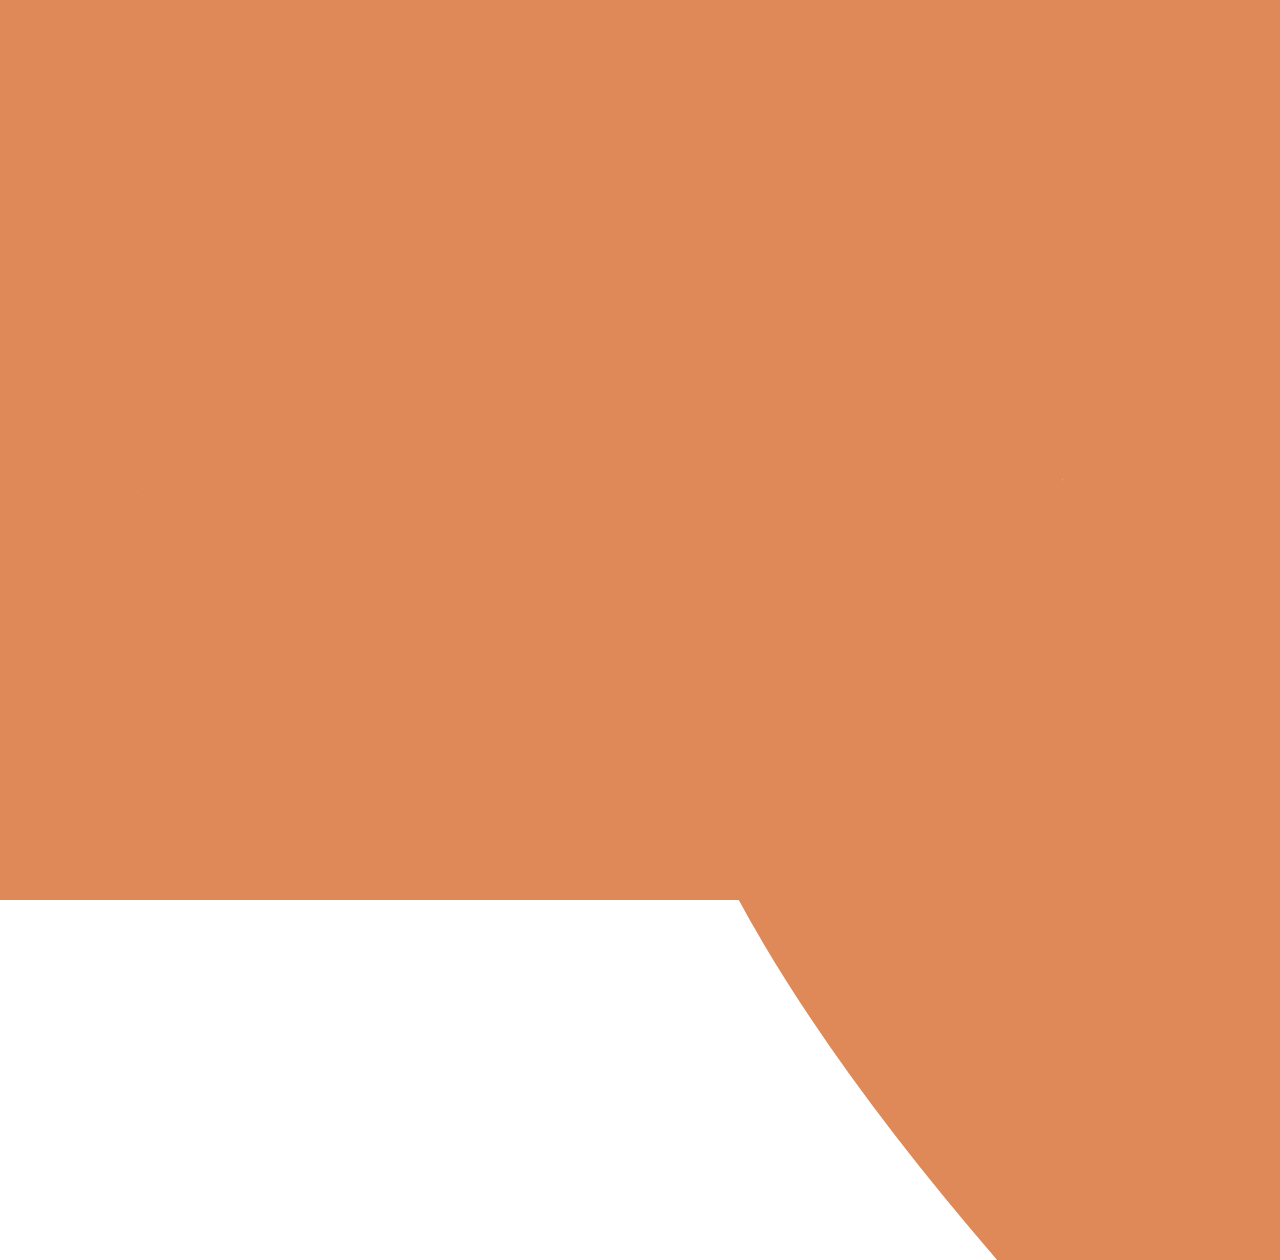
==== index.html @ 5c597315 "add local repository" ====
<!DOCTYPE html>
<html lang="zh-Hant">
  <head>
    <meta charset="UTF-8" />
    <meta name="viewport" content="width=device-width, initial-scale=1.0" />
    <meta name="author" content="Cory Zong" />
    <meta name="robots" content="index,follow" />
    <meta name="description" content="這是Cory Zong的個人網站。" />
    <meta http-equiv="X-UA-Compatible" content="IE=edge" />
    <title>首頁 | Cory 網頁前端工程師</title>
    <link rel="preconnect" href="https://fonts.googleapis.com" />
    <link rel="preconnect" href="https://fonts.gstatic.com" crossorigin />
    <link
      href="https://fonts.googleapis.com/css2?family=Noto+Sans+TC&display=swap"
      rel="stylesheet"
    />
    <link rel="stylesheet" href="./styles/animation.css" />
    <link rel="stylesheet" href="./styles/style.css" />
  </head>
  <body>
    <!--animation-->
    <div class="animation">
      <svg
        width="118"
        height="99"
        viewBox="0 0 118 99"
        fill="none"
        xmlns="http://www.w3.org/2000/svg"
      >
        <path
          d="M41.3068 94.7032L59.2755 33.4016L76.6021 94.6802L77.1167 96.5H79.0078H89.689H91.6553L92.1186 94.5891L113.664 5.72186L114.413 2.63281H111.234H99.4546H97.4583L97.0166 4.57961L83.3163 64.958L66.5858 4.46639L66.0787 2.63281H64.1763H54.2886H52.3987L51.8833 4.45101L34.7847 64.7712L20.897 4.57084L20.4499 2.63281H18.4609H6.74219H3.56577L4.31219 5.72028L25.7966 94.5875L26.2589 96.5H28.2266H38.9077H40.7801L41.3068 94.7032Z"
          stroke="white"
          stroke-width="2"
          id="first"
          class="thePaths"
        />
      </svg>
      <svg
        width="25"
        height="101"
        viewBox="0 0 25 101"
        fill="none"
        xmlns="http://www.w3.org/2000/svg"
      >
        <path
          d="M18.1152 98.5H20.6152V96V29.96V27.46H18.1152H6.82373H4.32373V29.96V96V98.5H6.82373H18.1152ZM5.7009 6.12848L5.68577 6.14523L5.67095 6.16225C4.13724 7.92317 3.4082 10.0698 3.4082 12.4429C3.4082 14.8151 4.13768 16.9593 5.69792 18.6929L5.71306 18.7098L5.72851 18.7263C7.47739 20.6001 9.90052 21.3516 12.561 21.3516C15.2215 21.3516 17.6447 20.6001 19.3936 18.7263C21.0083 16.9962 21.7749 14.8406 21.7749 12.4429C21.7749 10.0447 21.0091 7.88655 19.4212 6.12848C17.6782 4.19879 15.2457 3.41211 12.561 3.41211C9.87634 3.41211 7.44385 4.19879 5.7009 6.12848Z"
          stroke="white"
          stroke-width="2"
          id="second"
          class="thePaths"
        />
      </svg>
      <svg
        width="23"
        height="104"
        viewBox="0 0 23 104"
        fill="none"
        xmlns="http://www.w3.org/2000/svg"
      >
        <path
          d="M17.1152 101.5H19.6152V99V5.25V2.75H17.1152H5.82373H3.32373V5.25V99V101.5H5.82373H17.1152Z"
          stroke="white"
          stroke-width="2"
          id="third"
          class="thePaths"
        />
      </svg>
      <svg
        width="63"
        height="80"
        viewBox="0 0 63 80"
        fill="none"
        xmlns="http://www.w3.org/2000/svg"
      >
        <path
          d="M41.2915 50.4028L41.3114 50.4178L41.3317 50.4323C42.9474 51.5946 43.7705 53.1713 43.7705 55.4829C43.7705 57.4568 42.9543 59.0314 40.9737 60.3633C38.9516 61.71 36.0713 62.5044 32.1104 62.5044C27.8727 62.5044 24.7197 61.5066 22.4227 59.7412C20.2175 57.9771 19.0268 55.6498 18.8597 52.5411L18.7325 50.1753H16.3633H5.07178H2.57178V52.6753C2.57178 57.102 3.87267 61.2273 6.41734 64.9988L6.42705 65.0132L6.43697 65.0275C9.03645 68.7671 12.5958 71.6457 17.0275 73.6843C21.4782 75.7316 26.5245 76.7207 32.1104 76.7207C40.0285 76.7207 46.7225 74.8552 51.982 70.9107L51.9929 70.9024C57.333 66.8513 60.062 61.3754 60.062 54.6895C60.062 50.7438 59.1059 47.2349 57.0602 44.3031C55.0879 41.3777 52.1267 39.0143 48.3651 37.1336C44.6193 35.2607 39.8285 33.6999 34.0599 32.4133C28.4647 31.1563 24.9613 29.9073 23.2063 28.7815C21.8198 27.8921 21.1216 26.6613 21.1216 24.7212C21.1216 22.6197 21.9119 21.006 23.6282 19.6811C25.3642 18.3411 27.9695 17.5166 31.7441 17.5166C35.2359 17.5166 37.9235 18.483 40.0024 20.2696L40.0097 20.2758L40.017 20.282C42.1764 22.1092 43.0991 24.106 43.0991 26.3691V28.8691H45.5991H56.9517H59.4517V26.3691C59.4517 19.5962 56.7751 13.9491 51.5286 9.61336C46.3414 5.29267 39.669 3.23926 31.7441 3.23926C24.1684 3.23926 17.7165 5.24005 12.5876 9.41578L12.5876 9.41576L12.5792 9.42268C7.50286 13.5925 4.83008 18.8542 4.83008 25.0874C4.83008 28.7655 5.73301 32.0754 7.63584 34.9052L7.64406 34.9175L7.65242 34.9296C9.57594 37.7187 12.422 39.9975 16.017 41.8389L16.017 41.8389L16.028 41.8444C19.6705 43.6876 24.437 45.2085 30.2438 46.4528L30.2473 46.4536C35.9276 47.6621 39.4751 49.0405 41.2915 50.4028Z"
          stroke="white"
          stroke-width="2"
          id="fourth"
          class="thePaths"
        />
      </svg>
      <svg
        width="72"
        height="80"
        viewBox="0 0 72 80"
        fill="none"
        xmlns="http://www.w3.org/2000/svg"
      >
        <path
          d="M7.45426 20.8026L7.45074 20.8097L7.44727 20.8168C4.73792 26.3666 3.40967 32.5677 3.40967 39.3696V40.1631C3.40967 50.8817 6.31291 59.7606 12.3419 66.5432L12.348 66.55C18.4335 73.3463 26.3943 76.7207 36 76.7207C42.3567 76.7207 48.0735 75.1914 53.0684 72.0705C58.0865 68.9608 61.9205 64.6254 64.5581 59.132C67.2235 53.625 68.5293 47.4684 68.5293 40.7124V39.9189C68.5293 29.122 65.6072 20.1989 59.5331 13.4134C53.4843 6.6103 45.519 3.23926 35.8779 3.23926C29.638 3.23926 23.9883 4.75066 19.0027 7.82219L19.0027 7.82217L18.9941 7.82747C14.0495 10.9012 10.2061 15.2552 7.45426 20.8026ZM47.5563 23.3001L47.5639 23.3102L47.5716 23.3201C50.6072 27.2486 52.2378 32.5232 52.2378 39.3696C52.2378 47.1519 50.6111 52.8573 47.6727 56.7894C44.781 60.6192 40.9724 62.5044 36 62.5044C31.0654 62.5044 27.2472 60.636 24.3127 56.8312C21.3606 52.9511 19.7622 47.6577 19.7622 40.7124C19.7622 32.7526 21.4152 27.0288 24.3694 23.1955C27.3165 19.3712 31.0828 17.5166 35.8779 17.5166C40.7967 17.5166 44.6141 19.4122 47.5563 23.3001Z"
          stroke="white"
          stroke-width="2"
          id="fifth"
          class="thePaths"
        />
      </svg>
      <svg
        width="63"
        height="78"
        viewBox="0 0 63 78"
        fill="none"
        xmlns="http://www.w3.org/2000/svg"
        style="margin-right: 2rem"
      >
        <path
          d="M18.7388 6.84977L18.6333 4.45996H16.2412H5.56006H3.06006V6.95996V73V75.5H5.56006H16.8516H19.3516V73V26.5362C20.6974 23.9588 22.4997 21.8915 24.763 20.2939C27.0734 18.663 29.7748 17.8218 32.9648 17.8218C37.1048 17.8218 39.6189 18.8657 41.0816 20.4409L41.0897 20.4496L41.0978 20.4582C42.6409 22.0886 43.6699 24.8687 43.7095 29.3097V73V75.5H46.2095H57.501H60.001V73V29.3599V29.3502L60.0009 29.3405C59.9374 21.1492 58.0774 14.5459 53.9936 9.97813C49.8596 5.35421 43.8314 3.23926 36.3828 3.23926C29.5824 3.23926 23.707 5.29518 18.8498 9.3663L18.7388 6.84977Z"
          stroke="white"
          stroke-width="2"
          id="sixth"
          class="thePaths"
        />
      </svg>
      <svg
        width="76"
        height="99"
        viewBox="0 0 76 99"
        fill="none"
        xmlns="http://www.w3.org/2000/svg"
      >
        <path
          d="M72.4423 92.0571L52.9071 56.7566C57.4123 54.6073 61.085 51.6305 63.8534 47.8026C67.2028 43.2282 68.8486 37.8802 68.8486 31.8662C68.8486 22.6086 65.9464 15.1994 59.8446 10.0593C53.8645 4.98724 45.5139 2.63281 35.1597 2.63281H5.74072H3.24072V5.13281V94V96.5H5.74072H17.5205H20.0205V94V60.5503H36.8987L55.4787 95.1819L56.1858 96.5H57.6816H70.2549H72.7549V94V93.2676V92.622L72.4423 92.0571ZM47.7393 42.0656L47.7338 42.0704L47.7283 42.0753C44.8822 44.5825 40.9098 45.9678 35.5259 45.9678H20.0205V17.2764H35.4565C41.2759 17.3159 45.3106 18.7123 47.9526 21.0902L47.9583 21.0953L47.9641 21.1005C50.5996 23.4431 52.0688 26.898 52.0688 31.8662C52.0688 36.2702 50.594 39.5804 47.7393 42.0656Z"
          stroke="white"
          stroke-width="2"
          id="seventh"
          class="thePaths"
        />
      </svg>
      <svg
        width="67"
        height="80"
        viewBox="0 0 67 80"
        fill="none"
        xmlns="http://www.w3.org/2000/svg"
      >
        <path
          d="M11.6461 67.1552L11.6521 67.1614C17.79 73.5662 25.7519 76.7207 35.3076 76.7207C47.1298 76.7207 56.2626 72.1142 62.3054 62.8279L63.558 60.903L61.746 59.4919L54.849 54.1208L52.8692 52.579L51.3348 54.5646C49.4431 57.0127 47.2591 58.9512 44.7823 60.4082C42.4823 61.761 39.5669 62.5044 35.918 62.5044C30.978 62.5044 27.0199 60.786 23.8523 57.3418C21.1712 54.3551 19.5141 50.5258 18.9925 45.7148H61.0645H63.5645V43.2148V38.5151C63.5645 27.6338 61.1092 18.878 55.836 12.6132C50.5211 6.29896 43.0947 3.23926 33.9038 3.23926C28.1599 3.23926 22.8073 4.85054 17.8973 8.03483C13.0093 11.1904 9.21655 15.5795 6.51074 21.122L6.51073 21.122L6.50715 21.1294C3.83762 26.6435 2.53418 32.8641 2.53418 39.7358V41.811C2.53418 52.1576 5.4994 60.6967 11.6461 67.1552ZM24.2523 21.7321L24.2576 21.7265L24.2628 21.7209C26.8812 18.8958 30.0411 17.5166 33.9038 17.5166C37.9991 17.5166 41.0183 18.8605 43.2498 21.4202L43.2551 21.4262L43.2604 21.4322C45.2781 23.717 46.6326 26.9805 47.1283 31.4375H19.6307C20.5039 27.2286 22.0847 24.0424 24.2523 21.7321Z"
          stroke="white"
          stroke-width="2"
          id="eighth"
          class="thePaths"
        />
      </svg>
      <svg
        width="63"
        height="78"
        viewBox="0 0 63 78"
        fill="none"
        xmlns="http://www.w3.org/2000/svg"
      >
        <path
          d="M18.7388 6.84977L18.6333 4.45996H16.2412H5.56006H3.06006V6.95996V73V75.5H5.56006H16.8516H19.3516V73V26.5362C20.6974 23.9588 22.4997 21.8915 24.763 20.2939C27.0734 18.663 29.7748 17.8218 32.9648 17.8218C37.1048 17.8218 39.6189 18.8657 41.0816 20.4409L41.0897 20.4496L41.0978 20.4582C42.6409 22.0886 43.6699 24.8687 43.7095 29.3097V73V75.5H46.2095H57.501H60.001V73V29.3599V29.3502L60.0009 29.3405C59.9374 21.1492 58.0774 14.5459 53.9936 9.97813C49.8596 5.35421 43.8314 3.23926 36.3828 3.23926C29.5824 3.23926 23.707 5.29518 18.8498 9.3663L18.7388 6.84977Z"
          stroke="white"
          stroke-width="2"
          id="ninth"
          class="thePaths"
        />
      </svg>
      <br />
      <svg
        width="126"
        height="126"
        viewBox="0 0 126 126"
        fill="none"
        xmlns="http://www.w3.org/2000/svg"
      >
        <path
          d="M15.93 74.7873L13.3485 74.3365L13.0197 76.9364C11.6517 87.7563 9.31614 98.646 5.64629 105.867L4.35964 108.399L7.03416 109.354C7.82363 109.636 9.12376 110.167 10.3886 110.762C11.7245 111.391 12.7456 111.965 13.1669 112.31L15.5874 114.29L16.9861 111.493C21.1663 103.133 24.0868 90.8167 25.8477 78.9933L26.125 77.1316V120.5V123H28.625H36.875H39.375V120.5V81.2737C42.1518 88.0142 44.3285 96.5087 44.8885 101.884L45.1993 104.868L48.0782 104.024L53.375 102.472V120.75V123.25H55.875H64.125H66.625V120.75V74.375H67.875H70.625V89.5C70.625 93.9352 71.1042 97.7595 73.3892 100.355C75.7632 103.052 79.4485 103.75 83.875 103.75H98.5L98.7462 103.75C101.432 103.75 104.511 103.751 106.524 103.32L108.765 102.839L108.481 100.565C108.233 98.584 107.865 95.1431 107.745 93.2191L107.564 90.3224L104.726 90.9305C103.264 91.2439 100.13 91.375 98.375 91.375H83.875C83.8189 91.375 83.7687 91.3741 83.7239 91.3725C83.7196 91.3474 83.7153 91.3206 83.711 91.2919C83.6559 90.9216 83.625 90.3926 83.625 89.625V74.375H107.625H109.25V110.001C108.952 110.003 108.594 110.006 108.185 110.01C105.699 110.034 101.309 110.076 96.7336 109.877L92.2697 109.683L94.4396 113.589C95.5531 115.593 96.6851 119.033 96.8921 120.792L97.1478 122.966L99.3359 123C107.24 123.123 112.977 122.91 116.868 121.469L116.977 121.429L117.082 121.379C119.081 120.419 120.609 119.035 121.562 116.996C122.463 115.068 122.75 112.761 122.75 110.125V12.375V9.875H120.25H55.875H53.375V12.375V22.8348L51.5592 21.9855L43.8092 18.3605L41.6353 17.3437L40.5306 19.4742C37.5097 25.3003 33.5364 32.1809 29.1934 38.9484C28.15 37.6585 27.0184 36.3293 25.7984 34.9886C30.3572 27.9694 35.3033 18.5994 39.2425 10.605L40.469 8.11591L37.8659 7.15476L29.7409 4.15476L27.4214 3.29832L26.5395 5.60825C24.284 11.5153 20.7069 19.4089 17.1415 25.9714C16.6525 25.5238 16.1686 25.0883 15.6926 24.6599L15.6724 24.6418L13.762 22.9224L12.0962 24.8797L7.09615 30.7547L5.56654 32.552L7.27286 34.1825C12.3455 39.0297 17.8934 45.2886 21.4674 50.4611C19.4481 53.2977 17.44 55.9726 15.5023 58.4269L8.01641 58.7524L5.3625 58.8677L5.63853 61.5098L6.51353 69.8848L6.763 72.2726L9.15891 72.1199L26.125 71.0393V76.5673L23.805 76.1623L15.93 74.7873ZM40.4267 76.5995L39.375 76.9055V70.2218L45.1226 69.858C45.8058 71.6052 46.331 73.267 46.702 74.774L40.4267 76.5995ZM53.375 84.0365C52.5975 81.7258 51.7452 79.4473 50.8562 77.3198L53.375 76.1573V84.0365ZM66.625 41.875V23.125H74.7615L69.4154 25.0184L66.7488 25.9628L68.0139 28.493C70.0366 32.5384 71.8296 37.6868 72.8243 41.875H68.875H66.625ZM78.4545 24.0709L77.9485 23.125H95.8643L95.703 23.7554C94.3694 28.9686 91.5504 36.6922 89.2418 41.5524L89.0886 41.875H84.722L84.716 41.839C83.918 37.0509 81.4482 29.6678 78.4545 24.0709ZM106.416 24.5033L102.281 23.125H109.25V41.875H106.875H101.434C103.034 38.5871 104.741 34.8397 106.389 31.221C106.899 30.1014 107.404 28.9942 107.898 27.9166L109.058 25.3842L106.416 24.5033ZM106.875 54.25H109.25V62H107.625H93.75V54.25H106.875ZM68.875 54.25H80.75V62H67.875H66.625V54.25H68.875ZM53.375 24.3696V56.5972C51.3757 52.5363 49.0759 48.4515 46.7108 44.8719L45.5806 43.1612L43.6818 43.9348L39.4393 45.6632C44.1743 38.8095 48.7357 31.7763 52.6187 25.5771L53.375 24.3696ZM35.9463 50.6379C37.1953 52.6925 38.4012 54.9068 39.5648 57.1883L30.8176 57.6136C32.5182 55.3736 34.2355 53.033 35.9463 50.6379Z"
          stroke="white"
          stroke-width="2"
          id="tenth"
          class="thePaths"
        />
      </svg>
      <svg
        width="133"
        height="120"
        viewBox="0 0 133 120"
        fill="none"
        xmlns="http://www.w3.org/2000/svg"
      >
        <path
          d="M26.5 23.25H24V25.75V89.125V91.625H26.5H42.2128C33.2585 96.2664 20.2505 101.016 9.49211 103.831L5.1225 104.975L8.41159 108.071C10.4004 109.942 13.0554 113.074 14.5 115L15.5269 116.369L17.1749 115.907C30.6951 112.116 47.6651 105.416 58.7826 98.7709L62.0219 96.8348L58.9758 94.6071L54.8983 91.625H78.0265L73.9279 95.4143L70.8502 98.2597L74.8163 99.6156C89.3328 104.578 103.946 111.023 112.671 115.816L114.074 116.587L115.361 115.635L123.986 109.26L127.265 106.837L123.618 105.014C115.57 100.99 103.476 95.9887 91.3275 91.625H108.625H111.125V89.125V25.75V23.25H108.625H71.5008C72.1859 21.1786 72.8577 19.0192 73.4959 16.875H118.125H120.625V14.375V5.875V3.375H118.125H14.5H12V5.875V14.375V16.875H14.5H57.9902C57.551 19.0157 57.0233 21.201 56.4734 23.25H26.5ZM96.25 42H38.5V35.625H96.25V42ZM96.25 60.5H38.5V54H96.25V60.5ZM96.25 79.125H38.5V72.625H96.25V79.125Z"
          stroke="white"
          stroke-width="2"
          id="eleventh"
          class="thePaths"
        />
      </svg>
      <svg
        width="121"
        height="127"
        viewBox="0 0 121 127"
        fill="none"
        xmlns="http://www.w3.org/2000/svg"
      >
        <path
          d="M60.875 46.75V44.25H58.375H12.875H10.375V46.75V121V123.5H12.875H21.75H24.25V121V96.625H46.875V110.503C46.8615 110.504 46.8477 110.505 46.8337 110.506L46.821 110.506L46.8083 110.507C45.3456 110.62 39.8536 110.627 33.5999 110.377L29.1535 110.199L31.3146 114.089C32.4322 116.101 33.6003 119.362 34.0536 121.515L34.4715 123.5H36.5H36.5781C40.7643 123.5 44.3009 123.5 47.227 123.307C50.1572 123.114 52.7154 122.717 54.8598 121.798L54.8751 121.791L54.8904 121.785C56.9674 120.861 58.5935 119.545 59.6165 117.544C60.5875 115.646 60.875 113.393 60.875 110.875V46.75ZM95.7282 109.879L95.7185 109.88L95.7087 109.881C93.974 109.996 87.3404 110.002 79.7069 109.751L75.3184 109.607L77.4345 113.455C78.7123 115.778 80.1081 119.413 80.5485 121.615L80.9451 123.598L82.9671 123.625C92.345 123.748 99.1029 123.538 103.628 121.841L103.653 121.831L103.678 121.821C105.949 120.913 107.75 119.568 108.878 117.38C109.938 115.323 110.25 112.803 110.25 109.875V44.25V41.75H107.75H98.625H96.125V44.25V109.848C96.0112 109.86 95.8799 109.87 95.7282 109.879ZM84.625 45.5H82.125H73.5H71V48V98.75V101.25H73.5H82.125H84.625V98.75V48V45.5ZM91.664 24.625C94.5546 20.4114 97.5678 15.8001 100.156 11.3905L101.718 8.72914L98.7906 7.75329L89.0406 4.50329L86.9121 3.79381L85.9773 5.83336C83.4517 11.3438 79.1638 18.8591 75.1963 24.625H48.095L47.6225 23.6551C45.1135 18.505 39.7035 10.9297 34.707 5.54887L33.5586 4.31212L31.9822 4.91487L23.4822 8.16487L20.1817 9.42681L22.4702 12.1191C25.6709 15.8847 29.1632 20.5819 31.5766 24.625H5.125H2.625V27.125V35.625V38.125H5.125H116H118.5V35.625V27.125V24.625H116H91.664ZM24.25 84.25V76.75H46.875V84.25H24.25ZM46.875 57.25V64.5H24.25V57.25H46.875Z"
          stroke="white"
          stroke-width="2"
          id="twelfth"
          class="thePaths"
        />
      </svg>
      <svg
        width="127"
        height="125"
        viewBox="0 0 127 125"
        fill="none"
        xmlns="http://www.w3.org/2000/svg"
      >
        <path
          d="M119.5 11.625V9.125H117H108.25H105.75V11.625V30.375H91.875V5.625V3.125H89.375H80.5H78V5.625V30.375H65.75V11.625V9.125H63.25H54.75H52.25V11.625V41.125V43.625H54.75H117H119.5V41.125V11.625ZM50.625 30.375V27.875H48.125H35.5V7V4.5H33H24.625H22.125V7V27.875H8.875H6.375V30.375V38.75V41.25H8.875H17.7726L11.3533 42.2817L8.79891 42.6922L9.29672 45.231C11.7775 57.8833 13.75 74.3384 13.75 85V87.9432L16.6544 87.4671L24.2794 86.2171L26.3995 85.8695L26.3748 83.7213C26.2474 72.6346 24.0935 56.0831 21.1899 43.0802L20.7812 41.25H34.1041L34.0083 42.4211C32.8921 56.0636 29.9087 75.6972 27.3114 87.1994L27.2734 87.3676C19.307 89.1236 11.9707 90.6449 6.07523 91.6614L3.43842 92.116L4.07083 94.7159L6.32083 103.966L6.91696 106.417L9.36234 105.799C15.057 104.36 21.6467 102.748 28.6165 101.043L29.4691 100.835C36.3879 99.1421 43.6535 97.3628 50.75 95.5789V119.375V121.875H53.25H61.5H64V119.375V80.875H70.125V118.125V120.625H72.625H79.875H82.375V118.125V80.875H89V117.875V120.375H91.5H98.75H101.25V118.783C101.373 119.23 101.47 119.653 101.534 120.036L101.882 122.125H104C109.33 122.125 113.332 122.05 116.699 120.383C118.516 119.552 119.748 118.228 120.45 116.449C121.099 114.805 121.25 112.881 121.25 110.875V70.375V67.875H118.75H89.7441C90.423 65.8077 91.099 63.6331 91.7671 61.4837C91.7914 61.4058 91.8156 61.3279 91.8398 61.25H121.375H123.875V58.75V50.5V48H121.375H49.25H47.1077C47.2755 46.9405 47.4384 45.8997 47.5957 44.8818L47.955 42.5568L45.6561 42.0571L41.9436 41.25H48.125H50.625V38.75V30.375ZM101.25 109.623V80.875H107.875V109.695C106.567 109.739 104.112 109.726 101.339 109.627L101.25 109.623ZM49.25 61.25H76.6558C76.2423 63.4982 75.7683 65.7771 75.2808 67.875H53.25H50.75V70.375V82.2062L49.7151 82.4329L40.436 84.4655C42.6191 74.5216 44.9329 61.5263 46.75 50.2401V50.5V58.75V61.25H49.25Z"
          stroke="white"
          stroke-width="2"
          id="thirteenth"
          class="thePaths"
        />
      </svg>
      <svg
        width="123"
        height="101"
        viewBox="0 0 123 101"
        fill="none"
        xmlns="http://www.w3.org/2000/svg"
      >
        <path
          d="M117.375 84.25H68.75V17.5H111.125H113.625V15V5.5V3H111.125H12.375H9.875V5.5V15V17.5H12.375H53.625V84.25H5.875H3.375V86.75V96V98.5H5.875H117.375H119.875V96V86.75V84.25H117.375Z"
          stroke="white"
          stroke-width="2"
          id="fourteenth"
          class="thePaths"
        />
      </svg>
      <svg
        width="128"
        height="124"
        viewBox="0 0 128 124"
        fill="none"
        xmlns="http://www.w3.org/2000/svg"
      >
        <path
          d="M118.5 9.625V7.125H116H60.875H58.375V9.625V13.4798L56.582 11.5489L50.082 4.54887L48.8586 3.23133L47.2202 3.97195C38.4265 7.94716 22.3446 11.5331 8.35331 13.7817L4.90768 14.3354L6.54053 17.4197C7.60619 19.4326 8.75686 22.2255 9.19146 24.0726L9.71995 26.3187L12.0011 25.9715C16.828 25.237 22.1333 24.4089 27.375 23.4145V36.875H9.5H7V39.375V48.125V50.625H9.5H25.045C20.0094 63.7869 12.2534 77.8147 5.26676 85.5776L3.9677 87.021L5.04487 88.6367C6.56107 90.911 8.62358 94.2764 9.37829 96.5406L10.7948 100.79L13.668 97.3536C18.3788 91.719 23.1523 83.6216 27.375 74.8336V118.25V120.75H29.875H38.875H41.375V118.25V71.9077C44.2228 75.6266 46.8324 79.3081 48.0794 81.4903L49.9506 84.7649L52.2378 81.7661L57.8628 74.3911L59.0981 72.7716L57.7615 71.2346C57.5311 70.9696 57.2336 70.6375 56.88 70.25H80.875V80.125H59.125H56.625V82.625V90.75V93.25H59.125H80.875V104.375H50.625H48.125V106.875V115.25V117.75H50.625H123H125.5V115.25V106.875V104.375H123H95.125V93.25H117.5H120V90.75V82.625V80.125H117.5H95.125V70.25H120.25H122.75V67.75V59.5V57H120.25H56.25H53.75V59.5V66.9105C49.8763 62.8496 44.4657 57.3746 41.375 54.6114V50.625H54.5H57V48.125V39.375V36.875H54.5H41.375V20.216C46.6393 18.894 51.5682 17.2841 55.7115 15.5577L58.375 14.4479V48.625V51.125H60.875H116H118.5V48.625V9.625ZM104.375 38.125H71.875V20.25H104.375V38.125Z"
          stroke="white"
          stroke-width="2"
          id="fifteenth"
          class="thePaths"
        />
      </svg>
      <svg
        width="119"
        height="126"
        viewBox="0 0 119 126"
        fill="none"
        xmlns="http://www.w3.org/2000/svg"
      >
        <path
          d="M16.375 116.75V110.875H44H46.5V108.375V71V68.5H44H16.375V61.875H42.75H45.25V59.375V25.125V23.875H47.75H73.75V34.25H52.375H49.875V36.75V101.875V104.375H52.375H60.875H63.375V101.875V47.75H73.75V120.375V122.875H76.25H85H87.5V120.375V93.593L87.9655 94.6404C88.9394 96.8318 90.0561 100.039 90.2637 102.012L90.4994 104.25H92.75C96.1137 104.25 98.9708 104.22 101.364 104.006C103.753 103.791 105.875 103.38 107.704 102.505C109.703 101.549 111.05 100.081 111.831 98.1611C112.563 96.3625 112.75 94.2839 112.75 92.125V36.75V34.25H110.25H87.5V23.875H114H116.5V21.375V13V10.5H114H47.75H45.25V13V21.375V22.625H42.75H28.1708C30.0441 18.1799 32.0173 13.1793 33.6055 8.71252L34.6223 5.85287L31.6209 5.40265L21.6209 3.90266L19.2759 3.55092L18.8007 5.87401C17.8049 10.7425 15.9961 17.2552 14.1171 22.625H5.375H2.875V25.125V116.75V119.25H5.375H13.875H16.375V116.75ZM90.3194 91.126L87.5 91.0476V47.75H99.125V91.2495C97.4347 91.2471 94.0982 91.2309 90.3194 91.126ZM33.125 81.5V97.875H16.375V81.5H33.125ZM32 35.625V49H16.375V35.625H32Z"
          stroke="white"
          stroke-width="2"
          id="sixteenth"
          class="thePaths"
        />
      </svg>
    </div>
    <!--orange background-->
    <img class="orange" src="./ICONS/OrangeBackground.svg" alt="" />
    <!--header and navbar-->
    <header>
      <nav>
        <ul>
          <li><a class="active" href="#">首頁</a></li>
          <li><a href="resume.html">我的履歷</a></li>
          <li><a href="contact.html">聯絡方式</a></li>
          <li><a href="#">Taiwan Project</a></li>
          <li><a href="#">Hawaii Project</a></li>
        </ul>
      </nav>
    </header>

    <!--introdution and picture-->
    <main>
      <section class="left">
        <h1>
          Hi,I am <br />
          Cory Zong.
        </h1>
        <p>
          Lorem ipsum dolor sit amet, consectetur adipisicing elit. Mollitia vel
          cumque aliquid hic at voluptates vitae iste doloribus ducimus eaque!
        </p>
        <p>
          Lorem ipsum dolor sit amet, consectetur adipisicing elit. Mollitia vel
          cumque aliquid hic at voluptates vitae iste doloribus ducimus eaque!
        </p>
      </section>
      <section class="right">
        <img class="myPic" src="./ICONS/instagram.svg" alt="picture" />
      </section>
    </main>

    <!--links for facebook, instagram and github-->
    <footer>
      <a href="#"
        ><img src="./ICONS/facebook.svg" alt="Facebook" title="Facebook Page"
      /></a>
      <a href="#"
        ><img
          src="./ICONS/instagram.svg"
          alt="Instagram"
          title="Instagram Page"
      /></a>
      <a href="#"
        ><img
          src="./ICONS/github-brands 1.svg"
          alt="Gitnub"
          title="Gitnub Page"
      /></a>
    </footer>
  </body>
  <script src="./app.js"></script>
</html>
---- styles/animation.css ----
@charset "UTF-8";
div.animation {
  width: 100%;
  height: 100vh;
  background-color: #e08958;
  position: fixed;
  top: 0;
  z-index: 10;
  display: -webkit-box;
  display: -ms-flexbox;
  display: flex;
  -webkit-box-pack: center;
      -ms-flex-pack: center;
          justify-content: center;
  -webkit-box-align: center;
      -ms-flex-align: center;
          align-items: center;
}

#first {
  stroke-dasharray: 658px;
  stroke-dashoffset: 658px;
  -webkit-animation: fadeInside 0.6s ease-in forwards;
          animation: fadeInside 0.6s ease-in forwards;
}

#second {
  stroke-dasharray: 233px;
  stroke-dashoffset: 233px;
  -webkit-animation: fadeInside 0.6s ease-in forwards 0.3s;
          animation: fadeInside 0.6s ease-in forwards 0.3s;
}

#third {
  stroke-dasharray: 230px;
  stroke-dashoffset: 230px;
  -webkit-animation: fadeInside 0.6s ease-in forwards 0.6s;
          animation: fadeInside 0.6s ease-in forwards 0.6s;
}

#fourth {
  stroke-dasharray: 376px;
  stroke-dashoffset: 376px;
  -webkit-animation: fadeInside 0.6s ease-in forwards 0.9s;
          animation: fadeInside 0.6s ease-in forwards 0.9s;
}

#fifth {
  stroke-dasharray: 346px;
  stroke-dashoffset: 346px;
  -webkit-animation: fadeInside 0.6s ease-in forwards 1.2s;
          animation: fadeInside 0.6s ease-in forwards 1.2s;
}

#sixth {
  stroke-dasharray: 360px;
  stroke-dashoffset: 360px;
  -webkit-animation: fadeInside 0.6s ease-in forwards 1.5s;
          animation: fadeInside 0.6s ease-in forwards 1.5s;
}

#seventh {
  stroke-dasharray: 489px;
  stroke-dashoffset: 489px;
  -webkit-animation: fadeInside 0.6s ease-in forwards 1.8s;
          animation: fadeInside 0.6s ease-in forwards 1.8s;
}

#eighth {
  stroke-dasharray: 379px;
  stroke-dashoffset: 379px;
  -webkit-animation: fadeInside 0.6s ease-in forwards 2.1s;
          animation: fadeInside 0.6s ease-in forwards 2.1s;
}

#ninth {
  stroke-dasharray: 360px;
  stroke-dashoffset: 360px;
  -webkit-animation: fadeInside 0.6s ease-in forwards 2.4s;
          animation: fadeInside 0.6s ease-in forwards 2.4s;
}

#tenth {
  stroke-dasharray: 1375px;
  stroke-dashoffset: 1375px;
  -webkit-animation: fadeInside 0.6s ease-in forwards;
          animation: fadeInside 0.6s ease-in forwards;
}

#eleventh {
  stroke-dasharray: 1124px;
  stroke-dashoffset: 1124px;
  -webkit-animation: fadeInside 0.6s ease-in forwards 0.4s;
          animation: fadeInside 0.6s ease-in forwards 0.4s;
}

#twelfth {
  stroke-dasharray: 1165px;
  stroke-dashoffset: 1165px;
  -webkit-animation: fadeInside 0.6s ease-in forwards 0.8s;
          animation: fadeInside 0.6s ease-in forwards 0.8s;
}

#thirteenth {
  stroke-dasharray: 1381px;
  stroke-dashoffset: 1381px;
  -webkit-animation: fadeInside 0.6s ease-in forwards 1.2s;
          animation: fadeInside 0.6s ease-in forwards 1.2s;
}

#fourteenth {
  stroke-dasharray: 601px;
  stroke-dashoffset: 601px;
  -webkit-animation: fadeInside 0.6s ease-in forwards 1.6s;
          animation: fadeInside 0.6s ease-in forwards 1.6s;
}

#fifteenth {
  stroke-dasharray: 1274px;
  stroke-dashoffset: 1274px;
  -webkit-animation: fadeInside 0.6s ease-in forwards 2s;
          animation: fadeInside 0.6s ease-in forwards 2s;
}

#sixteenth {
  stroke-dasharray: 1202px;
  stroke-dashoffset: 1202px;
  -webkit-animation: fadeInside 0.6s ease-in forwards 2.4s;
          animation: fadeInside 0.6s ease-in forwards 2.4s;
}

svg {
  -webkit-animation: fill 1s ease-in forwards 2.4s;
          animation: fill 1s ease-in forwards 2.4s;
  /*delay 2.4s 等待動畫結束*/
}

@-webkit-keyframes fadeInside {
  to {
    stroke-dashoffset: 0px;
  }
}

@keyframes fadeInside {
  to {
    stroke-dashoffset: 0px;
  }
}

@-webkit-keyframes fill {
  from {
    fill: transparent;
    /*透明*/
  }
  to {
    fill: white;
  }
}

@keyframes fill {
  from {
    fill: transparent;
    /*透明*/
  }
  to {
    fill: white;
  }
}
/*# sourceMappingURL=animation.css.map */
---- styles/style.css ----
@charset "UTF-8";
* {
  padding: 0;
  margin: 0;
  -webkit-box-sizing: border-box;
          box-sizing: border-box;
  font-family: "Noto Sans TC", sans-serif;
}

body {
  position: relative;
}

.orange {
  position: absolute;
  top: -10vh;
  right: 0;
  z-index: -1;
  width: 55vw;
  height: 150vh;
}

header nav {
  width: 100%;
}

header nav ul {
  padding: 2rem;
  width: 70%;
  display: -webkit-box;
  display: -ms-flexbox;
  display: flex;
  list-style-type: none;
  -ms-flex-pack: distribute;
      justify-content: space-around;
}

header nav ul li {
  font-size: 1.75rem;
}

header nav ul li a {
  color: black;
  text-decoration: none;
}

main {
  display: -webkit-box;
  display: -ms-flexbox;
  display: flex;
  -ms-flex-wrap: wrap;
      flex-wrap: wrap;
}

main section.left {
  -webkit-box-flex: 3;
      -ms-flex: 3 1 500px;
          flex: 3 1 500px;
  padding: 2rem;
}

main section.left h1 {
  font-size: 4rem;
  color: #e08958;
}

main section.left p {
  font-size: 1.5rem;
  padding: 1rem 1rem;
}

main section.right {
  -webkit-box-flex: 1;
      -ms-flex: 1 1 600px;
          flex: 1 1 600px;
  position: relative;
}

main section.right img {
  border-radius: 50%;
  width: 20vw;
  height: 20vw;
  position: absolute;
  top: 55vh;
  right: 25vw;
  -webkit-transform: translateY(-50%);
          transform: translateY(-50%);
}

footer a {
  padding: 1rem;
}

.active {
  color: #e08958;
}

@media screen and (max-width: 1100px) {
  /*section.left&right 500px + 600px = 1100px*/
  .orange {
    opacity: 0.5;
    /*透明度*/
  }
  header nav ul {
    -webkit-box-orient: vertical;
    -webkit-box-direction: normal;
        -ms-flex-direction: column;
            flex-direction: column;
    width: 100%;
    /*因原本設定為70%，螢幕縮小後不好看*/
  }
  header nav ul li {
    padding: 1rem 0rem;
    border-bottom: 2px solid gray;
  }
  main section.right {
    display: -webkit-box;
    display: -ms-flexbox;
    display: flex;
    -webkit-box-pack: center;
        -ms-flex-pack: center;
            justify-content: center;
    -webkit-box-align: center;
        -ms-flex-align: center;
            align-items: center;
    margin: 1rem;
  }
  main section.right img {
    position: static;
    -webkit-transform: none;
            transform: none;
    width: 50vw;
    height: 50vw;
  }
}
/*# sourceMappingURL=style.css.map */
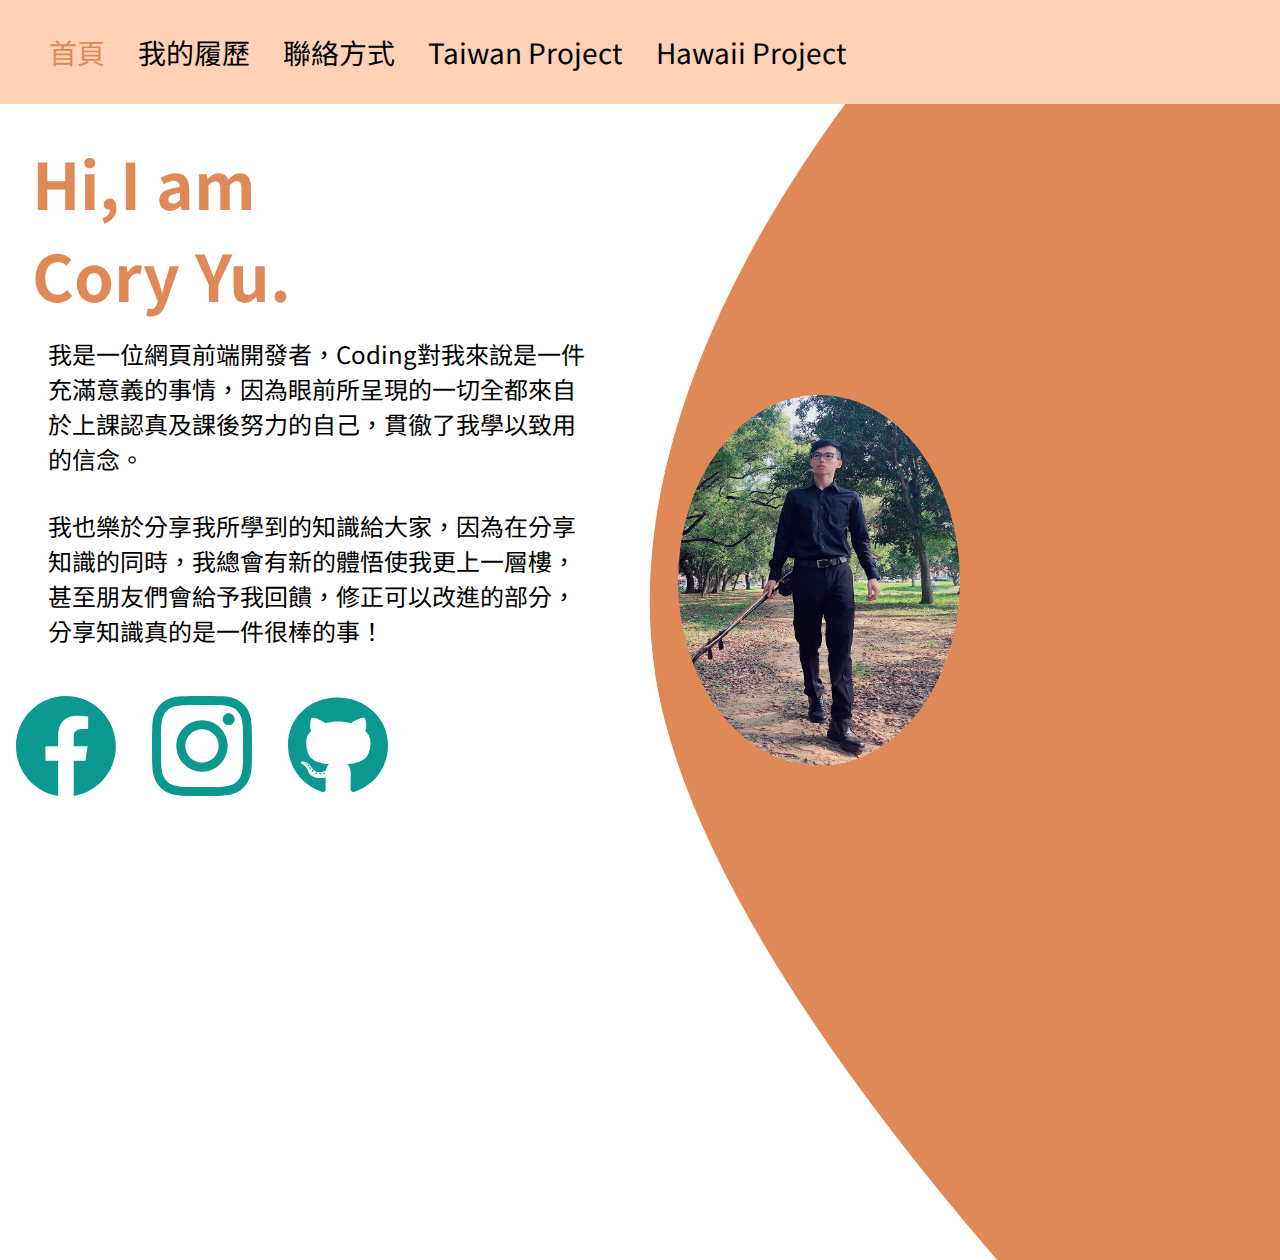
==== commit 88068e09: "adjust content" ====
--- a/index.html
+++ b/index.html
@@ -5,7 +5,7 @@
     <meta name="viewport" content="width=device-width, initial-scale=1.0" />
     <meta name="author" content="Cory Zong" />
     <meta name="robots" content="index,follow" />
-    <meta name="description" content="這是Cory Zong的個人網站。" />
+    <meta name="description" content="這是Cory Yu的個人網站。" />
     <meta http-equiv="X-UA-Compatible" content="IE=edge" />
     <title>首頁 | Cory 網頁前端工程師</title>
     <link rel="preconnect" href="https://fonts.googleapis.com" />
@@ -14,255 +14,9 @@
       href="https://fonts.googleapis.com/css2?family=Noto+Sans+TC&display=swap"
       rel="stylesheet"
     />
-    <link rel="stylesheet" href="./styles/animation.css" />
     <link rel="stylesheet" href="./styles/style.css" />
   </head>
   <body>
-    <!--animation-->
-    <div class="animation">
-      <svg
-        width="118"
-        height="99"
-        viewBox="0 0 118 99"
-        fill="none"
-        xmlns="http://www.w3.org/2000/svg"
-      >
-        <path
-          d="M41.3068 94.7032L59.2755 33.4016L76.6021 94.6802L77.1167 96.5H79.0078H89.689H91.6553L92.1186 94.5891L113.664 5.72186L114.413 2.63281H111.234H99.4546H97.4583L97.0166 4.57961L83.3163 64.958L66.5858 4.46639L66.0787 2.63281H64.1763H54.2886H52.3987L51.8833 4.45101L34.7847 64.7712L20.897 4.57084L20.4499 2.63281H18.4609H6.74219H3.56577L4.31219 5.72028L25.7966 94.5875L26.2589 96.5H28.2266H38.9077H40.7801L41.3068 94.7032Z"
-          stroke="white"
-          stroke-width="2"
-          id="first"
-          class="thePaths"
-        />
-      </svg>
-      <svg
-        width="25"
-        height="101"
-        viewBox="0 0 25 101"
-        fill="none"
-        xmlns="http://www.w3.org/2000/svg"
-      >
-        <path
-          d="M18.1152 98.5H20.6152V96V29.96V27.46H18.1152H6.82373H4.32373V29.96V96V98.5H6.82373H18.1152ZM5.7009 6.12848L5.68577 6.14523L5.67095 6.16225C4.13724 7.92317 3.4082 10.0698 3.4082 12.4429C3.4082 14.8151 4.13768 16.9593 5.69792 18.6929L5.71306 18.7098L5.72851 18.7263C7.47739 20.6001 9.90052 21.3516 12.561 21.3516C15.2215 21.3516 17.6447 20.6001 19.3936 18.7263C21.0083 16.9962 21.7749 14.8406 21.7749 12.4429C21.7749 10.0447 21.0091 7.88655 19.4212 6.12848C17.6782 4.19879 15.2457 3.41211 12.561 3.41211C9.87634 3.41211 7.44385 4.19879 5.7009 6.12848Z"
-          stroke="white"
-          stroke-width="2"
-          id="second"
-          class="thePaths"
-        />
-      </svg>
-      <svg
-        width="23"
-        height="104"
-        viewBox="0 0 23 104"
-        fill="none"
-        xmlns="http://www.w3.org/2000/svg"
-      >
-        <path
-          d="M17.1152 101.5H19.6152V99V5.25V2.75H17.1152H5.82373H3.32373V5.25V99V101.5H5.82373H17.1152Z"
-          stroke="white"
-          stroke-width="2"
-          id="third"
-          class="thePaths"
-        />
-      </svg>
-      <svg
-        width="63"
-        height="80"
-        viewBox="0 0 63 80"
-        fill="none"
-        xmlns="http://www.w3.org/2000/svg"
-      >
-        <path
-          d="M41.2915 50.4028L41.3114 50.4178L41.3317 50.4323C42.9474 51.5946 43.7705 53.1713 43.7705 55.4829C43.7705 57.4568 42.9543 59.0314 40.9737 60.3633C38.9516 61.71 36.0713 62.5044 32.1104 62.5044C27.8727 62.5044 24.7197 61.5066 22.4227 59.7412C20.2175 57.9771 19.0268 55.6498 18.8597 52.5411L18.7325 50.1753H16.3633H5.07178H2.57178V52.6753C2.57178 57.102 3.87267 61.2273 6.41734 64.9988L6.42705 65.0132L6.43697 65.0275C9.03645 68.7671 12.5958 71.6457 17.0275 73.6843C21.4782 75.7316 26.5245 76.7207 32.1104 76.7207C40.0285 76.7207 46.7225 74.8552 51.982 70.9107L51.9929 70.9024C57.333 66.8513 60.062 61.3754 60.062 54.6895C60.062 50.7438 59.1059 47.2349 57.0602 44.3031C55.0879 41.3777 52.1267 39.0143 48.3651 37.1336C44.6193 35.2607 39.8285 33.6999 34.0599 32.4133C28.4647 31.1563 24.9613 29.9073 23.2063 28.7815C21.8198 27.8921 21.1216 26.6613 21.1216 24.7212C21.1216 22.6197 21.9119 21.006 23.6282 19.6811C25.3642 18.3411 27.9695 17.5166 31.7441 17.5166C35.2359 17.5166 37.9235 18.483 40.0024 20.2696L40.0097 20.2758L40.017 20.282C42.1764 22.1092 43.0991 24.106 43.0991 26.3691V28.8691H45.5991H56.9517H59.4517V26.3691C59.4517 19.5962 56.7751 13.9491 51.5286 9.61336C46.3414 5.29267 39.669 3.23926 31.7441 3.23926C24.1684 3.23926 17.7165 5.24005 12.5876 9.41578L12.5876 9.41576L12.5792 9.42268C7.50286 13.5925 4.83008 18.8542 4.83008 25.0874C4.83008 28.7655 5.73301 32.0754 7.63584 34.9052L7.64406 34.9175L7.65242 34.9296C9.57594 37.7187 12.422 39.9975 16.017 41.8389L16.017 41.8389L16.028 41.8444C19.6705 43.6876 24.437 45.2085 30.2438 46.4528L30.2473 46.4536C35.9276 47.6621 39.4751 49.0405 41.2915 50.4028Z"
-          stroke="white"
-          stroke-width="2"
-          id="fourth"
-          class="thePaths"
-        />
-      </svg>
-      <svg
-        width="72"
-        height="80"
-        viewBox="0 0 72 80"
-        fill="none"
-        xmlns="http://www.w3.org/2000/svg"
-      >
-        <path
-          d="M7.45426 20.8026L7.45074 20.8097L7.44727 20.8168C4.73792 26.3666 3.40967 32.5677 3.40967 39.3696V40.1631C3.40967 50.8817 6.31291 59.7606 12.3419 66.5432L12.348 66.55C18.4335 73.3463 26.3943 76.7207 36 76.7207C42.3567 76.7207 48.0735 75.1914 53.0684 72.0705C58.0865 68.9608 61.9205 64.6254 64.5581 59.132C67.2235 53.625 68.5293 47.4684 68.5293 40.7124V39.9189C68.5293 29.122 65.6072 20.1989 59.5331 13.4134C53.4843 6.6103 45.519 3.23926 35.8779 3.23926C29.638 3.23926 23.9883 4.75066 19.0027 7.82219L19.0027 7.82217L18.9941 7.82747C14.0495 10.9012 10.2061 15.2552 7.45426 20.8026ZM47.5563 23.3001L47.5639 23.3102L47.5716 23.3201C50.6072 27.2486 52.2378 32.5232 52.2378 39.3696C52.2378 47.1519 50.6111 52.8573 47.6727 56.7894C44.781 60.6192 40.9724 62.5044 36 62.5044C31.0654 62.5044 27.2472 60.636 24.3127 56.8312C21.3606 52.9511 19.7622 47.6577 19.7622 40.7124C19.7622 32.7526 21.4152 27.0288 24.3694 23.1955C27.3165 19.3712 31.0828 17.5166 35.8779 17.5166C40.7967 17.5166 44.6141 19.4122 47.5563 23.3001Z"
-          stroke="white"
-          stroke-width="2"
-          id="fifth"
-          class="thePaths"
-        />
-      </svg>
-      <svg
-        width="63"
-        height="78"
-        viewBox="0 0 63 78"
-        fill="none"
-        xmlns="http://www.w3.org/2000/svg"
-        style="margin-right: 2rem"
-      >
-        <path
-          d="M18.7388 6.84977L18.6333 4.45996H16.2412H5.56006H3.06006V6.95996V73V75.5H5.56006H16.8516H19.3516V73V26.5362C20.6974 23.9588 22.4997 21.8915 24.763 20.2939C27.0734 18.663 29.7748 17.8218 32.9648 17.8218C37.1048 17.8218 39.6189 18.8657 41.0816 20.4409L41.0897 20.4496L41.0978 20.4582C42.6409 22.0886 43.6699 24.8687 43.7095 29.3097V73V75.5H46.2095H57.501H60.001V73V29.3599V29.3502L60.0009 29.3405C59.9374 21.1492 58.0774 14.5459 53.9936 9.97813C49.8596 5.35421 43.8314 3.23926 36.3828 3.23926C29.5824 3.23926 23.707 5.29518 18.8498 9.3663L18.7388 6.84977Z"
-          stroke="white"
-          stroke-width="2"
-          id="sixth"
-          class="thePaths"
-        />
-      </svg>
-      <svg
-        width="76"
-        height="99"
-        viewBox="0 0 76 99"
-        fill="none"
-        xmlns="http://www.w3.org/2000/svg"
-      >
-        <path
-          d="M72.4423 92.0571L52.9071 56.7566C57.4123 54.6073 61.085 51.6305 63.8534 47.8026C67.2028 43.2282 68.8486 37.8802 68.8486 31.8662C68.8486 22.6086 65.9464 15.1994 59.8446 10.0593C53.8645 4.98724 45.5139 2.63281 35.1597 2.63281H5.74072H3.24072V5.13281V94V96.5H5.74072H17.5205H20.0205V94V60.5503H36.8987L55.4787 95.1819L56.1858 96.5H57.6816H70.2549H72.7549V94V93.2676V92.622L72.4423 92.0571ZM47.7393 42.0656L47.7338 42.0704L47.7283 42.0753C44.8822 44.5825 40.9098 45.9678 35.5259 45.9678H20.0205V17.2764H35.4565C41.2759 17.3159 45.3106 18.7123 47.9526 21.0902L47.9583 21.0953L47.9641 21.1005C50.5996 23.4431 52.0688 26.898 52.0688 31.8662C52.0688 36.2702 50.594 39.5804 47.7393 42.0656Z"
-          stroke="white"
-          stroke-width="2"
-          id="seventh"
-          class="thePaths"
-        />
-      </svg>
-      <svg
-        width="67"
-        height="80"
-        viewBox="0 0 67 80"
-        fill="none"
-        xmlns="http://www.w3.org/2000/svg"
-      >
-        <path
-          d="M11.6461 67.1552L11.6521 67.1614C17.79 73.5662 25.7519 76.7207 35.3076 76.7207C47.1298 76.7207 56.2626 72.1142 62.3054 62.8279L63.558 60.903L61.746 59.4919L54.849 54.1208L52.8692 52.579L51.3348 54.5646C49.4431 57.0127 47.2591 58.9512 44.7823 60.4082C42.4823 61.761 39.5669 62.5044 35.918 62.5044C30.978 62.5044 27.0199 60.786 23.8523 57.3418C21.1712 54.3551 19.5141 50.5258 18.9925 45.7148H61.0645H63.5645V43.2148V38.5151C63.5645 27.6338 61.1092 18.878 55.836 12.6132C50.5211 6.29896 43.0947 3.23926 33.9038 3.23926C28.1599 3.23926 22.8073 4.85054 17.8973 8.03483C13.0093 11.1904 9.21655 15.5795 6.51074 21.122L6.51073 21.122L6.50715 21.1294C3.83762 26.6435 2.53418 32.8641 2.53418 39.7358V41.811C2.53418 52.1576 5.4994 60.6967 11.6461 67.1552ZM24.2523 21.7321L24.2576 21.7265L24.2628 21.7209C26.8812 18.8958 30.0411 17.5166 33.9038 17.5166C37.9991 17.5166 41.0183 18.8605 43.2498 21.4202L43.2551 21.4262L43.2604 21.4322C45.2781 23.717 46.6326 26.9805 47.1283 31.4375H19.6307C20.5039 27.2286 22.0847 24.0424 24.2523 21.7321Z"
-          stroke="white"
-          stroke-width="2"
-          id="eighth"
-          class="thePaths"
-        />
-      </svg>
-      <svg
-        width="63"
-        height="78"
-        viewBox="0 0 63 78"
-        fill="none"
-        xmlns="http://www.w3.org/2000/svg"
-      >
-        <path
-          d="M18.7388 6.84977L18.6333 4.45996H16.2412H5.56006H3.06006V6.95996V73V75.5H5.56006H16.8516H19.3516V73V26.5362C20.6974 23.9588 22.4997 21.8915 24.763 20.2939C27.0734 18.663 29.7748 17.8218 32.9648 17.8218C37.1048 17.8218 39.6189 18.8657 41.0816 20.4409L41.0897 20.4496L41.0978 20.4582C42.6409 22.0886 43.6699 24.8687 43.7095 29.3097V73V75.5H46.2095H57.501H60.001V73V29.3599V29.3502L60.0009 29.3405C59.9374 21.1492 58.0774 14.5459 53.9936 9.97813C49.8596 5.35421 43.8314 3.23926 36.3828 3.23926C29.5824 3.23926 23.707 5.29518 18.8498 9.3663L18.7388 6.84977Z"
-          stroke="white"
-          stroke-width="2"
-          id="ninth"
-          class="thePaths"
-        />
-      </svg>
-      <br />
-      <svg
-        width="126"
-        height="126"
-        viewBox="0 0 126 126"
-        fill="none"
-        xmlns="http://www.w3.org/2000/svg"
-      >
-        <path
-          d="M15.93 74.7873L13.3485 74.3365L13.0197 76.9364C11.6517 87.7563 9.31614 98.646 5.64629 105.867L4.35964 108.399L7.03416 109.354C7.82363 109.636 9.12376 110.167 10.3886 110.762C11.7245 111.391 12.7456 111.965 13.1669 112.31L15.5874 114.29L16.9861 111.493C21.1663 103.133 24.0868 90.8167 25.8477 78.9933L26.125 77.1316V120.5V123H28.625H36.875H39.375V120.5V81.2737C42.1518 88.0142 44.3285 96.5087 44.8885 101.884L45.1993 104.868L48.0782 104.024L53.375 102.472V120.75V123.25H55.875H64.125H66.625V120.75V74.375H67.875H70.625V89.5C70.625 93.9352 71.1042 97.7595 73.3892 100.355C75.7632 103.052 79.4485 103.75 83.875 103.75H98.5L98.7462 103.75C101.432 103.75 104.511 103.751 106.524 103.32L108.765 102.839L108.481 100.565C108.233 98.584 107.865 95.1431 107.745 93.2191L107.564 90.3224L104.726 90.9305C103.264 91.2439 100.13 91.375 98.375 91.375H83.875C83.8189 91.375 83.7687 91.3741 83.7239 91.3725C83.7196 91.3474 83.7153 91.3206 83.711 91.2919C83.6559 90.9216 83.625 90.3926 83.625 89.625V74.375H107.625H109.25V110.001C108.952 110.003 108.594 110.006 108.185 110.01C105.699 110.034 101.309 110.076 96.7336 109.877L92.2697 109.683L94.4396 113.589C95.5531 115.593 96.6851 119.033 96.8921 120.792L97.1478 122.966L99.3359 123C107.24 123.123 112.977 122.91 116.868 121.469L116.977 121.429L117.082 121.379C119.081 120.419 120.609 119.035 121.562 116.996C122.463 115.068 122.75 112.761 122.75 110.125V12.375V9.875H120.25H55.875H53.375V12.375V22.8348L51.5592 21.9855L43.8092 18.3605L41.6353 17.3437L40.5306 19.4742C37.5097 25.3003 33.5364 32.1809 29.1934 38.9484C28.15 37.6585 27.0184 36.3293 25.7984 34.9886C30.3572 27.9694 35.3033 18.5994 39.2425 10.605L40.469 8.11591L37.8659 7.15476L29.7409 4.15476L27.4214 3.29832L26.5395 5.60825C24.284 11.5153 20.7069 19.4089 17.1415 25.9714C16.6525 25.5238 16.1686 25.0883 15.6926 24.6599L15.6724 24.6418L13.762 22.9224L12.0962 24.8797L7.09615 30.7547L5.56654 32.552L7.27286 34.1825C12.3455 39.0297 17.8934 45.2886 21.4674 50.4611C19.4481 53.2977 17.44 55.9726 15.5023 58.4269L8.01641 58.7524L5.3625 58.8677L5.63853 61.5098L6.51353 69.8848L6.763 72.2726L9.15891 72.1199L26.125 71.0393V76.5673L23.805 76.1623L15.93 74.7873ZM40.4267 76.5995L39.375 76.9055V70.2218L45.1226 69.858C45.8058 71.6052 46.331 73.267 46.702 74.774L40.4267 76.5995ZM53.375 84.0365C52.5975 81.7258 51.7452 79.4473 50.8562 77.3198L53.375 76.1573V84.0365ZM66.625 41.875V23.125H74.7615L69.4154 25.0184L66.7488 25.9628L68.0139 28.493C70.0366 32.5384 71.8296 37.6868 72.8243 41.875H68.875H66.625ZM78.4545 24.0709L77.9485 23.125H95.8643L95.703 23.7554C94.3694 28.9686 91.5504 36.6922 89.2418 41.5524L89.0886 41.875H84.722L84.716 41.839C83.918 37.0509 81.4482 29.6678 78.4545 24.0709ZM106.416 24.5033L102.281 23.125H109.25V41.875H106.875H101.434C103.034 38.5871 104.741 34.8397 106.389 31.221C106.899 30.1014 107.404 28.9942 107.898 27.9166L109.058 25.3842L106.416 24.5033ZM106.875 54.25H109.25V62H107.625H93.75V54.25H106.875ZM68.875 54.25H80.75V62H67.875H66.625V54.25H68.875ZM53.375 24.3696V56.5972C51.3757 52.5363 49.0759 48.4515 46.7108 44.8719L45.5806 43.1612L43.6818 43.9348L39.4393 45.6632C44.1743 38.8095 48.7357 31.7763 52.6187 25.5771L53.375 24.3696ZM35.9463 50.6379C37.1953 52.6925 38.4012 54.9068 39.5648 57.1883L30.8176 57.6136C32.5182 55.3736 34.2355 53.033 35.9463 50.6379Z"
-          stroke="white"
-          stroke-width="2"
-          id="tenth"
-          class="thePaths"
-        />
-      </svg>
-      <svg
-        width="133"
-        height="120"
-        viewBox="0 0 133 120"
-        fill="none"
-        xmlns="http://www.w3.org/2000/svg"
-      >
-        <path
-          d="M26.5 23.25H24V25.75V89.125V91.625H26.5H42.2128C33.2585 96.2664 20.2505 101.016 9.49211 103.831L5.1225 104.975L8.41159 108.071C10.4004 109.942 13.0554 113.074 14.5 115L15.5269 116.369L17.1749 115.907C30.6951 112.116 47.6651 105.416 58.7826 98.7709L62.0219 96.8348L58.9758 94.6071L54.8983 91.625H78.0265L73.9279 95.4143L70.8502 98.2597L74.8163 99.6156C89.3328 104.578 103.946 111.023 112.671 115.816L114.074 116.587L115.361 115.635L123.986 109.26L127.265 106.837L123.618 105.014C115.57 100.99 103.476 95.9887 91.3275 91.625H108.625H111.125V89.125V25.75V23.25H108.625H71.5008C72.1859 21.1786 72.8577 19.0192 73.4959 16.875H118.125H120.625V14.375V5.875V3.375H118.125H14.5H12V5.875V14.375V16.875H14.5H57.9902C57.551 19.0157 57.0233 21.201 56.4734 23.25H26.5ZM96.25 42H38.5V35.625H96.25V42ZM96.25 60.5H38.5V54H96.25V60.5ZM96.25 79.125H38.5V72.625H96.25V79.125Z"
-          stroke="white"
-          stroke-width="2"
-          id="eleventh"
-          class="thePaths"
-        />
-      </svg>
-      <svg
-        width="121"
-        height="127"
-        viewBox="0 0 121 127"
-        fill="none"
-        xmlns="http://www.w3.org/2000/svg"
-      >
-        <path
-          d="M60.875 46.75V44.25H58.375H12.875H10.375V46.75V121V123.5H12.875H21.75H24.25V121V96.625H46.875V110.503C46.8615 110.504 46.8477 110.505 46.8337 110.506L46.821 110.506L46.8083 110.507C45.3456 110.62 39.8536 110.627 33.5999 110.377L29.1535 110.199L31.3146 114.089C32.4322 116.101 33.6003 119.362 34.0536 121.515L34.4715 123.5H36.5H36.5781C40.7643 123.5 44.3009 123.5 47.227 123.307C50.1572 123.114 52.7154 122.717 54.8598 121.798L54.8751 121.791L54.8904 121.785C56.9674 120.861 58.5935 119.545 59.6165 117.544C60.5875 115.646 60.875 113.393 60.875 110.875V46.75ZM95.7282 109.879L95.7185 109.88L95.7087 109.881C93.974 109.996 87.3404 110.002 79.7069 109.751L75.3184 109.607L77.4345 113.455C78.7123 115.778 80.1081 119.413 80.5485 121.615L80.9451 123.598L82.9671 123.625C92.345 123.748 99.1029 123.538 103.628 121.841L103.653 121.831L103.678 121.821C105.949 120.913 107.75 119.568 108.878 117.38C109.938 115.323 110.25 112.803 110.25 109.875V44.25V41.75H107.75H98.625H96.125V44.25V109.848C96.0112 109.86 95.8799 109.87 95.7282 109.879ZM84.625 45.5H82.125H73.5H71V48V98.75V101.25H73.5H82.125H84.625V98.75V48V45.5ZM91.664 24.625C94.5546 20.4114 97.5678 15.8001 100.156 11.3905L101.718 8.72914L98.7906 7.75329L89.0406 4.50329L86.9121 3.79381L85.9773 5.83336C83.4517 11.3438 79.1638 18.8591 75.1963 24.625H48.095L47.6225 23.6551C45.1135 18.505 39.7035 10.9297 34.707 5.54887L33.5586 4.31212L31.9822 4.91487L23.4822 8.16487L20.1817 9.42681L22.4702 12.1191C25.6709 15.8847 29.1632 20.5819 31.5766 24.625H5.125H2.625V27.125V35.625V38.125H5.125H116H118.5V35.625V27.125V24.625H116H91.664ZM24.25 84.25V76.75H46.875V84.25H24.25ZM46.875 57.25V64.5H24.25V57.25H46.875Z"
-          stroke="white"
-          stroke-width="2"
-          id="twelfth"
-          class="thePaths"
-        />
-      </svg>
-      <svg
-        width="127"
-        height="125"
-        viewBox="0 0 127 125"
-        fill="none"
-        xmlns="http://www.w3.org/2000/svg"
-      >
-        <path
-          d="M119.5 11.625V9.125H117H108.25H105.75V11.625V30.375H91.875V5.625V3.125H89.375H80.5H78V5.625V30.375H65.75V11.625V9.125H63.25H54.75H52.25V11.625V41.125V43.625H54.75H117H119.5V41.125V11.625ZM50.625 30.375V27.875H48.125H35.5V7V4.5H33H24.625H22.125V7V27.875H8.875H6.375V30.375V38.75V41.25H8.875H17.7726L11.3533 42.2817L8.79891 42.6922L9.29672 45.231C11.7775 57.8833 13.75 74.3384 13.75 85V87.9432L16.6544 87.4671L24.2794 86.2171L26.3995 85.8695L26.3748 83.7213C26.2474 72.6346 24.0935 56.0831 21.1899 43.0802L20.7812 41.25H34.1041L34.0083 42.4211C32.8921 56.0636 29.9087 75.6972 27.3114 87.1994L27.2734 87.3676C19.307 89.1236 11.9707 90.6449 6.07523 91.6614L3.43842 92.116L4.07083 94.7159L6.32083 103.966L6.91696 106.417L9.36234 105.799C15.057 104.36 21.6467 102.748 28.6165 101.043L29.4691 100.835C36.3879 99.1421 43.6535 97.3628 50.75 95.5789V119.375V121.875H53.25H61.5H64V119.375V80.875H70.125V118.125V120.625H72.625H79.875H82.375V118.125V80.875H89V117.875V120.375H91.5H98.75H101.25V118.783C101.373 119.23 101.47 119.653 101.534 120.036L101.882 122.125H104C109.33 122.125 113.332 122.05 116.699 120.383C118.516 119.552 119.748 118.228 120.45 116.449C121.099 114.805 121.25 112.881 121.25 110.875V70.375V67.875H118.75H89.7441C90.423 65.8077 91.099 63.6331 91.7671 61.4837C91.7914 61.4058 91.8156 61.3279 91.8398 61.25H121.375H123.875V58.75V50.5V48H121.375H49.25H47.1077C47.2755 46.9405 47.4384 45.8997 47.5957 44.8818L47.955 42.5568L45.6561 42.0571L41.9436 41.25H48.125H50.625V38.75V30.375ZM101.25 109.623V80.875H107.875V109.695C106.567 109.739 104.112 109.726 101.339 109.627L101.25 109.623ZM49.25 61.25H76.6558C76.2423 63.4982 75.7683 65.7771 75.2808 67.875H53.25H50.75V70.375V82.2062L49.7151 82.4329L40.436 84.4655C42.6191 74.5216 44.9329 61.5263 46.75 50.2401V50.5V58.75V61.25H49.25Z"
-          stroke="white"
-          stroke-width="2"
-          id="thirteenth"
-          class="thePaths"
-        />
-      </svg>
-      <svg
-        width="123"
-        height="101"
-        viewBox="0 0 123 101"
-        fill="none"
-        xmlns="http://www.w3.org/2000/svg"
-      >
-        <path
-          d="M117.375 84.25H68.75V17.5H111.125H113.625V15V5.5V3H111.125H12.375H9.875V5.5V15V17.5H12.375H53.625V84.25H5.875H3.375V86.75V96V98.5H5.875H117.375H119.875V96V86.75V84.25H117.375Z"
-          stroke="white"
-          stroke-width="2"
-          id="fourteenth"
-          class="thePaths"
-        />
-      </svg>
-      <svg
-        width="128"
-        height="124"
-        viewBox="0 0 128 124"
-        fill="none"
-        xmlns="http://www.w3.org/2000/svg"
-      >
-        <path
-          d="M118.5 9.625V7.125H116H60.875H58.375V9.625V13.4798L56.582 11.5489L50.082 4.54887L48.8586 3.23133L47.2202 3.97195C38.4265 7.94716 22.3446 11.5331 8.35331 13.7817L4.90768 14.3354L6.54053 17.4197C7.60619 19.4326 8.75686 22.2255 9.19146 24.0726L9.71995 26.3187L12.0011 25.9715C16.828 25.237 22.1333 24.4089 27.375 23.4145V36.875H9.5H7V39.375V48.125V50.625H9.5H25.045C20.0094 63.7869 12.2534 77.8147 5.26676 85.5776L3.9677 87.021L5.04487 88.6367C6.56107 90.911 8.62358 94.2764 9.37829 96.5406L10.7948 100.79L13.668 97.3536C18.3788 91.719 23.1523 83.6216 27.375 74.8336V118.25V120.75H29.875H38.875H41.375V118.25V71.9077C44.2228 75.6266 46.8324 79.3081 48.0794 81.4903L49.9506 84.7649L52.2378 81.7661L57.8628 74.3911L59.0981 72.7716L57.7615 71.2346C57.5311 70.9696 57.2336 70.6375 56.88 70.25H80.875V80.125H59.125H56.625V82.625V90.75V93.25H59.125H80.875V104.375H50.625H48.125V106.875V115.25V117.75H50.625H123H125.5V115.25V106.875V104.375H123H95.125V93.25H117.5H120V90.75V82.625V80.125H117.5H95.125V70.25H120.25H122.75V67.75V59.5V57H120.25H56.25H53.75V59.5V66.9105C49.8763 62.8496 44.4657 57.3746 41.375 54.6114V50.625H54.5H57V48.125V39.375V36.875H54.5H41.375V20.216C46.6393 18.894 51.5682 17.2841 55.7115 15.5577L58.375 14.4479V48.625V51.125H60.875H116H118.5V48.625V9.625ZM104.375 38.125H71.875V20.25H104.375V38.125Z"
-          stroke="white"
-          stroke-width="2"
-          id="fifteenth"
-          class="thePaths"
-        />
-      </svg>
-      <svg
-        width="119"
-        height="126"
-        viewBox="0 0 119 126"
-        fill="none"
-        xmlns="http://www.w3.org/2000/svg"
-      >
-        <path
-          d="M16.375 116.75V110.875H44H46.5V108.375V71V68.5H44H16.375V61.875H42.75H45.25V59.375V25.125V23.875H47.75H73.75V34.25H52.375H49.875V36.75V101.875V104.375H52.375H60.875H63.375V101.875V47.75H73.75V120.375V122.875H76.25H85H87.5V120.375V93.593L87.9655 94.6404C88.9394 96.8318 90.0561 100.039 90.2637 102.012L90.4994 104.25H92.75C96.1137 104.25 98.9708 104.22 101.364 104.006C103.753 103.791 105.875 103.38 107.704 102.505C109.703 101.549 111.05 100.081 111.831 98.1611C112.563 96.3625 112.75 94.2839 112.75 92.125V36.75V34.25H110.25H87.5V23.875H114H116.5V21.375V13V10.5H114H47.75H45.25V13V21.375V22.625H42.75H28.1708C30.0441 18.1799 32.0173 13.1793 33.6055 8.71252L34.6223 5.85287L31.6209 5.40265L21.6209 3.90266L19.2759 3.55092L18.8007 5.87401C17.8049 10.7425 15.9961 17.2552 14.1171 22.625H5.375H2.875V25.125V116.75V119.25H5.375H13.875H16.375V116.75ZM90.3194 91.126L87.5 91.0476V47.75H99.125V91.2495C97.4347 91.2471 94.0982 91.2309 90.3194 91.126ZM33.125 81.5V97.875H16.375V81.5H33.125ZM32 35.625V49H16.375V35.625H32Z"
-          stroke="white"
-          stroke-width="2"
-          id="sixteenth"
-          class="thePaths"
-        />
-      </svg>
-    </div>
     <!--orange background-->
     <img class="orange" src="./ICONS/OrangeBackground.svg" alt="" />
     <!--header and navbar-->
@@ -272,8 +26,8 @@
           <li><a class="active" href="#">首頁</a></li>
           <li><a href="resume.html">我的履歷</a></li>
           <li><a href="contact.html">聯絡方式</a></li>
-          <li><a href="#">Taiwan Project</a></li>
-          <li><a href="#">Hawaii Project</a></li>
+          <li><a href="./Taiwan project/index.html">Taiwan Project</a></li>
+          <li><a href="./Hawaii Project/index.html">Hawaii Project</a></li>
         </ul>
       </nav>
     </header>
@@ -283,34 +37,33 @@
       <section class="left">
         <h1>
           Hi,I am <br />
-          Cory Zong.
+          Cory Yu.
         </h1>
         <p>
-          Lorem ipsum dolor sit amet, consectetur adipisicing elit. Mollitia vel
-          cumque aliquid hic at voluptates vitae iste doloribus ducimus eaque!
+          我是一位網頁前端開發者，Coding對我來說是一件充滿意義的事情，因為眼前所呈現的一切全都來自於上課認真及課後努力的自己，貫徹了我學以致用的信念。
         </p>
         <p>
-          Lorem ipsum dolor sit amet, consectetur adipisicing elit. Mollitia vel
-          cumque aliquid hic at voluptates vitae iste doloribus ducimus eaque!
+          我也樂於分享我所學到的知識給大家，因為在分享知識的同時，我總會有新的體悟使我更上一層樓，甚至朋友們會給予我回饋，修正可以改進的部分，分享知識真的是一件很棒的事！
         </p>
       </section>
       <section class="right">
-        <img class="myPic" src="./ICONS/instagram.svg" alt="picture" />
+        <img class="myPic" src="./Pictures/二胡.png" alt="picture" />
       </section>
     </main>
 
     <!--links for facebook, instagram and github-->
     <footer>
-      <a href="#"
+      <a href="https://www.facebook.com/profile.php?id=100002250239120"
         ><img src="./ICONS/facebook.svg" alt="Facebook" title="Facebook Page"
       /></a>
-      <a href="#"
+      <a
+        href="https://www.instagram.com/jin_zong/?fbclid=IwAR3-t32zG1OrMEKvPe1cDCTrOED7DwjzKgEgZVUiFS3llR9xK3ph2IiUBM8"
         ><img
           src="./ICONS/instagram.svg"
           alt="Instagram"
           title="Instagram Page"
       /></a>
-      <a href="#"
+      <a href="https://github.com/CoryZong"
         ><img
           src="./ICONS/github-brands 1.svg"
           alt="Gitnub"
@@ -318,5 +71,4 @@
       /></a>
     </footer>
   </body>
-  <script src="./app.js"></script>
 </html>
--- a/styles/style.css
+++ b/styles/style.css
@@ -22,6 +22,7 @@
 
 header nav {
   width: 100%;
+  background-color: #ffd2b8;
 }
 
 header nav ul {
@@ -37,6 +38,10 @@
 
 header nav ul li {
   font-size: 1.75rem;
+}
+
+header nav ul li:hover {
+  background-color: #ffd2b8;
 }
 
 header nav ul li a {
@@ -78,13 +83,139 @@
 
 main section.right img {
   border-radius: 50%;
-  width: 20vw;
-  height: 20vw;
+  width: 22vw;
+  height: 29vw;
   position: absolute;
   top: 55vh;
   right: 25vw;
-  -webkit-transform: translateY(-50%);
-          transform: translateY(-50%);
+  -webkit-transform: translateY(-55%);
+          transform: translateY(-55%);
+}
+
+main section.table {
+  -webkit-box-flex: 3;
+      -ms-flex: 3 1 500px;
+          flex: 3 1 500px;
+  padding: 2rem;
+}
+
+main section.table table {
+  border-collapse: collapse;
+  /*底線*/
+}
+
+main section.table table tr {
+  border-bottom: 2px solid gray;
+  /*底線*/
+  -webkit-transition: all 0.2 ease;
+  transition: all 0.2 ease;
+}
+
+main section.table table tr td {
+  padding: 1rem;
+}
+
+main section.table table tr:hover {
+  background-color: #ffd2b8;
+}
+
+main section.picture {
+  -webkit-box-flex: 1;
+      -ms-flex: 1 1 600px;
+          flex: 1 1 600px;
+  position: relative;
+}
+
+main section.picture img {
+  width: 30vw;
+}
+
+main section.picture div.orangeRect {
+  width: 30vw;
+  height: 90vh;
+  background-color: #e08958;
+  position: absolute;
+  top: 30px;
+  left: 80px;
+  z-index: -1;
+}
+
+main section.form {
+  -webkit-box-flex: 1;
+      -ms-flex: 1 1 600px;
+          flex: 1 1 600px;
+}
+
+main section.form form {
+  min-height: 70vh;
+  display: -webkit-box;
+  display: -ms-flexbox;
+  display: flex;
+  -webkit-box-orient: vertical;
+  -webkit-box-direction: normal;
+      -ms-flex-direction: column;
+          flex-direction: column;
+  -ms-flex-pack: distribute;
+      justify-content: space-around;
+  -webkit-box-align: center;
+      -ms-flex-align: center;
+          align-items: center;
+}
+
+main section.form form div {
+  margin: 0.5rem;
+  width: 80%;
+}
+
+main section.form form div label {
+  font-size: 1.5rem;
+  margin-right: 1rem;
+}
+
+main section.form form div input,
+main section.form form div textarea {
+  background-color: #f5ab81;
+  color: white;
+  font-size: 1.25rem;
+  padding: 0.5rem 0.25rem;
+  border: none;
+}
+
+main section.form form div textarea {
+  vertical-align: top;
+  /*需求字 移上去*/
+}
+
+main section.form form button {
+  -ms-flex-item-align: center;
+      -ms-grid-row-align: center;
+      align-self: center;
+  background-color: #e08958;
+  color: white;
+  border: none;
+  cursor: pointer;
+  padding: 0.75rem 1.5rem;
+  font-size: 2rem;
+  border-radius: 10px;
+}
+
+main section.contact {
+  -webkit-box-flex: 1;
+      -ms-flex: 1 1 500px;
+          flex: 1 1 500px;
+}
+
+main section.contact div.contact {
+  height: 50%;
+  display: -webkit-box;
+  display: -ms-flexbox;
+  display: flex;
+  -webkit-box-orient: vertical;
+  -webkit-box-direction: normal;
+      -ms-flex-direction: column;
+          flex-direction: column;
+  -ms-flex-pack: distribute;
+      justify-content: space-around;
 }
 
 footer a {
@@ -132,5 +263,22 @@
     width: 50vw;
     height: 50vw;
   }
+  main section.picture {
+    display: -webkit-box;
+    display: -ms-flexbox;
+    display: flex;
+    -webkit-box-pack: center;
+        -ms-flex-pack: center;
+            justify-content: center;
+    -webkit-box-align: center;
+        -ms-flex-align: center;
+            align-items: center;
+  }
+  main section.picture img {
+    width: 60vw;
+  }
+  main section.picture div.orangeRect {
+    display: none;
+  }
 }
 /*# sourceMappingURL=style.css.map */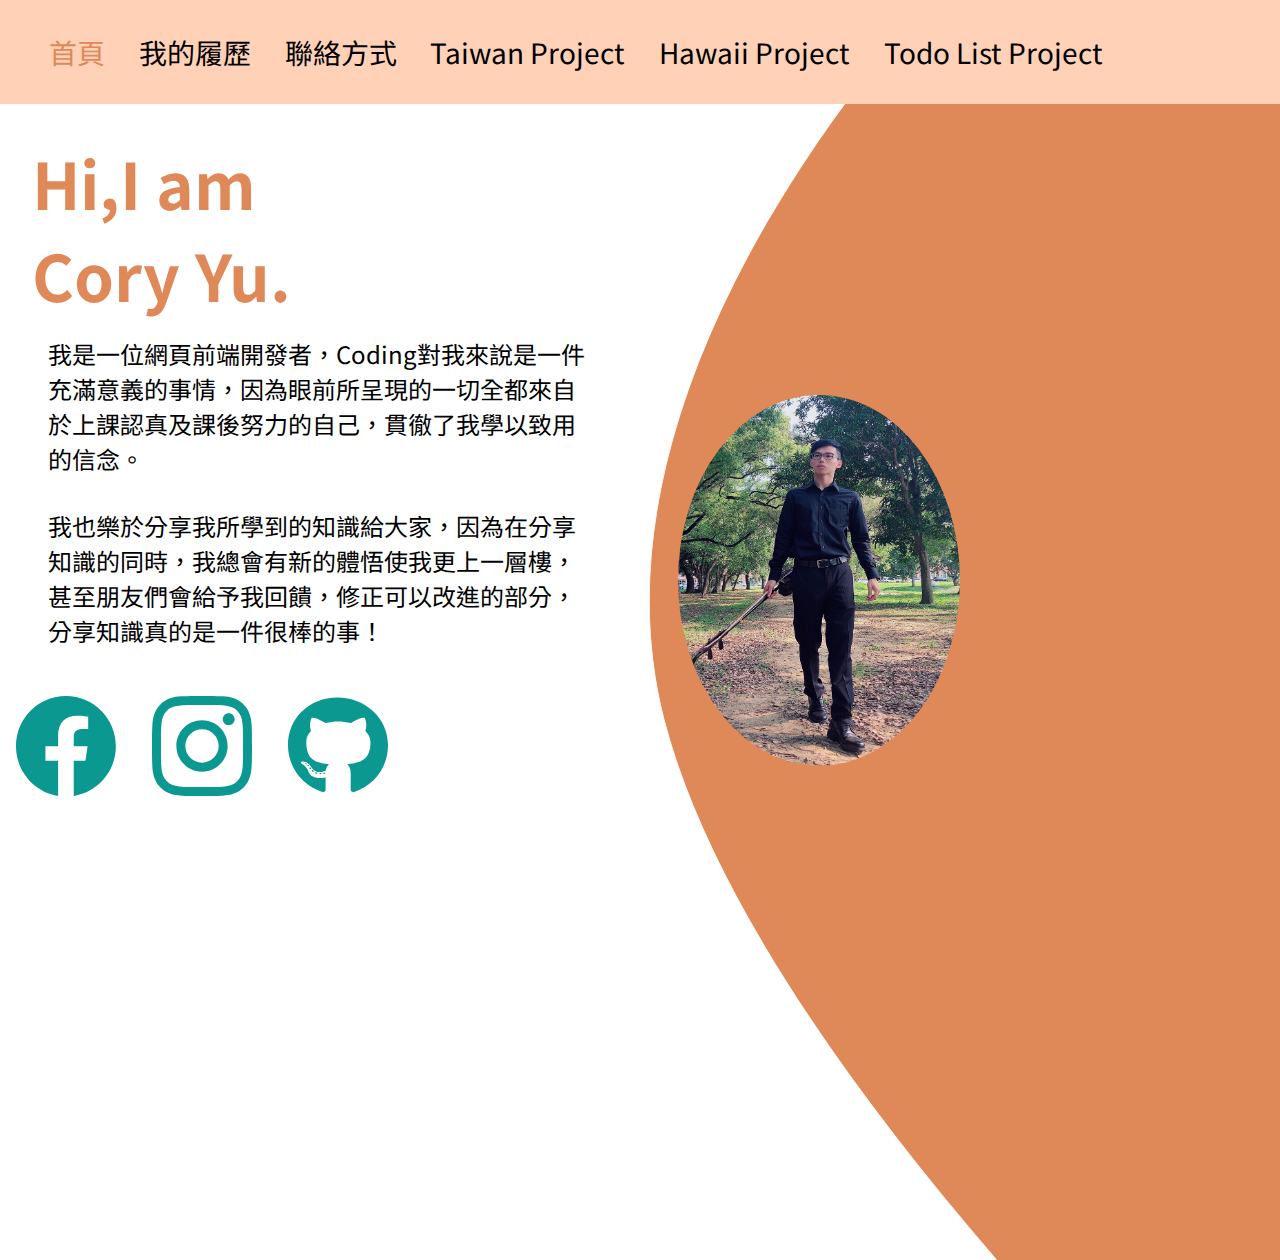
==== commit 68cb68e6: "add Todo List Project" ====
--- a/index.html
+++ b/index.html
@@ -28,6 +28,8 @@
           <li><a href="contact.html">聯絡方式</a></li>
           <li><a href="./Taiwan project/index.html">Taiwan Project</a></li>
           <li><a href="./Hawaii Project/index.html">Hawaii Project</a></li>
+          <li><a href="./Todo List/index.html">Todo List Project</a></li>
+        </ul>
         </ul>
       </nav>
     </header>
--- a/styles/style.css
+++ b/styles/style.css
@@ -27,7 +27,7 @@
 
 header nav ul {
   padding: 2rem;
-  width: 70%;
+  width: 90%;
   display: -webkit-box;
   display: -ms-flexbox;
   display: flex;
@@ -38,10 +38,6 @@
 
 header nav ul li {
   font-size: 1.75rem;
-}
-
-header nav ul li:hover {
-  background-color: #ffd2b8;
 }
 
 header nav ul li a {
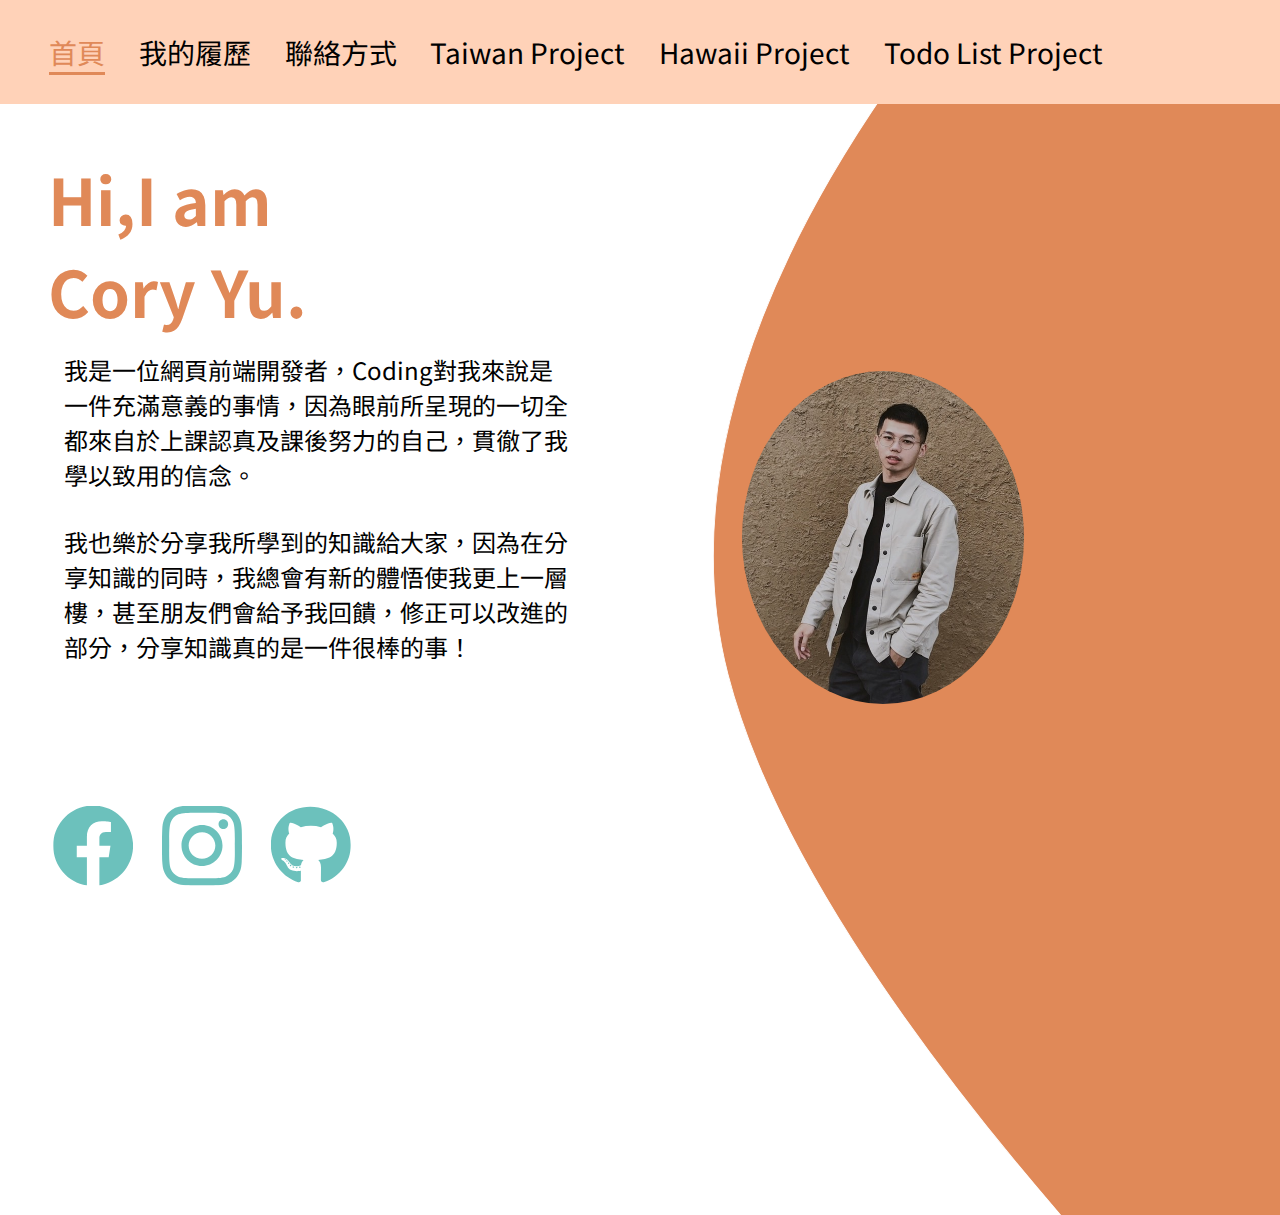
==== commit a6a5c540: "update style.scss" ====
--- a/index.html
+++ b/index.html
@@ -49,12 +49,12 @@
         </p>
       </section>
       <section class="right">
-        <img class="myPic" src="./Pictures/二胡.png" alt="picture" />
+        <img class="myPic" src="./Pictures/生活照.png" alt="picture" />
       </section>
     </main>
 
     <!--links for facebook, instagram and github-->
-    <footer>
+    <footer class="index">
       <a href="https://www.facebook.com/profile.php?id=100002250239120"
         ><img src="./ICONS/facebook.svg" alt="Facebook" title="Facebook Page"
       /></a>
@@ -65,7 +65,7 @@
           alt="Instagram"
           title="Instagram Page"
       /></a>
-      <a href="https://github.com/CoryZong"
+      <a href="https://github.com/CoryZong/CoryZong.github.io.git"
         ><img
           src="./ICONS/github-brands 1.svg"
           alt="Gitnub"
--- a/styles/style.css
+++ b/styles/style.css
@@ -13,8 +13,8 @@
 
 .orange {
   position: absolute;
-  top: -10vh;
-  right: 0;
+  top: -15vh;
+  right: -5vw;
   z-index: -1;
   width: 55vw;
   height: 150vh;
@@ -45,6 +45,11 @@
   text-decoration: none;
 }
 
+header nav ul li :hover {
+  color: #e08958;
+  border-bottom: 3px solid #e08958;
+}
+
 main {
   display: -webkit-box;
   display: -ms-flexbox;
@@ -54,10 +59,8 @@
 }
 
 main section.left {
-  -webkit-box-flex: 3;
-      -ms-flex: 3 1 500px;
-          flex: 3 1 500px;
-  padding: 2rem;
+  width: 50%;
+  padding: 3rem;
 }
 
 main section.left h1 {
@@ -80,10 +83,10 @@
 main section.right img {
   border-radius: 50%;
   width: 22vw;
-  height: 29vw;
+  height: 26vw;
   position: absolute;
-  top: 55vh;
-  right: 25vw;
+  top: 50vh;
+  right: 20vw;
   -webkit-transform: translateY(-55%);
           transform: translateY(-55%);
 }
@@ -120,6 +123,7 @@
       -ms-flex: 1 1 600px;
           flex: 1 1 600px;
   position: relative;
+  margin-top: 20px;
 }
 
 main section.picture img {
@@ -131,8 +135,8 @@
   height: 90vh;
   background-color: #e08958;
   position: absolute;
-  top: 30px;
-  left: 80px;
+  top: 25px;
+  left: 85px;
   z-index: -1;
 }
 
@@ -156,6 +160,7 @@
   -webkit-box-align: center;
       -ms-flex-align: center;
           align-items: center;
+  margin-top: 20px;
 }
 
 main section.form form div {
@@ -170,6 +175,7 @@
 
 main section.form form div input,
 main section.form form div textarea {
+  width: 80%;
   background-color: #f5ab81;
   color: white;
   font-size: 1.25rem;
@@ -202,7 +208,8 @@
 }
 
 main section.contact div.contact {
-  height: 50%;
+  height: 60%;
+  width: 60%;
   display: -webkit-box;
   display: -ms-flexbox;
   display: flex;
@@ -214,19 +221,49 @@
       justify-content: space-around;
 }
 
-footer a {
+main section.contact div.contact h1 {
+  font-size: 2rem;
+  text-align: center;
+}
+
+main section.contact div.contact h2 {
+  border-bottom: 2px solid;
+}
+
+footer.index, footer.resume {
+  opacity: 0.6;
+  position: fixed;
+  bottom: 0;
+  -webkit-transform: scale(0.8);
+          transform: scale(0.8);
+}
+
+footer.index a, footer.resume a {
+  padding: 1rem;
+}
+
+footer.contact {
+  opacity: 0.6;
+  position: fixed;
+  bottom: 0;
+  right: 0;
+  -webkit-transform: scale(0.8);
+          transform: scale(0.8);
+}
+
+footer.contact a {
   padding: 1rem;
 }
 
 .active {
   color: #e08958;
+  border-bottom: 3px solid #e08958;
 }
 
 @media screen and (max-width: 1100px) {
   /*section.left&right 500px + 600px = 1100px*/
   .orange {
-    opacity: 0.5;
-    /*透明度*/
+    display: none;
   }
   header nav ul {
     -webkit-box-orient: vertical;
@@ -239,6 +276,9 @@
   header nav ul li {
     padding: 1rem 0rem;
     border-bottom: 2px solid gray;
+  }
+  main section.left {
+    width: 100%;
   }
   main section.right {
     display: -webkit-box;
@@ -257,7 +297,7 @@
     -webkit-transform: none;
             transform: none;
     width: 50vw;
-    height: 50vw;
+    height: 62vw;
   }
   main section.picture {
     display: -webkit-box;
@@ -276,5 +316,75 @@
   main section.picture div.orangeRect {
     display: none;
   }
+  main section.form form div {
+    width: 90%;
+  }
+  main section.form form div label {
+    text-align: center;
+  }
+  main section.form form button {
+    -webkit-transform: scale(0.75);
+            transform: scale(0.75);
+  }
+  main section.contact div.contact {
+    width: 100%;
+    display: -webkit-box;
+    display: -ms-flexbox;
+    display: flex;
+    -webkit-box-orient: vertical;
+    -webkit-box-direction: normal;
+        -ms-flex-direction: column;
+            flex-direction: column;
+    -ms-flex-pack: distribute;
+        justify-content: space-around;
+    margin-top: 5rem;
+  }
+  main section.contact div.contact h1 {
+    font-size: 2.5rem;
+    text-align: center;
+  }
+  main section.contact div.contact h2 {
+    border-bottom: 2px solid;
+  }
+  footer {
+    opacity: 1;
+    position: static;
+    -webkit-transform: scale(0.75);
+            transform: scale(0.75);
+    display: -webkit-box;
+    display: -ms-flexbox;
+    display: flex;
+    -webkit-box-pack: center;
+        -ms-flex-pack: center;
+            justify-content: center;
+  }
+  footer a {
+    padding: 0rem;
+  }
+  .active {
+    border: none;
+  }
+}
+
+@-webkit-keyframes scaleUp {
+  form {
+    -webkit-transform: scale(0);
+            transform: scale(0);
+  }
+  to {
+    -webkit-transform: scale(1);
+            transform: scale(1);
+  }
+}
+
+@keyframes scaleUp {
+  form {
+    -webkit-transform: scale(0);
+            transform: scale(0);
+  }
+  to {
+    -webkit-transform: scale(1);
+            transform: scale(1);
+  }
 }
 /*# sourceMappingURL=style.css.map */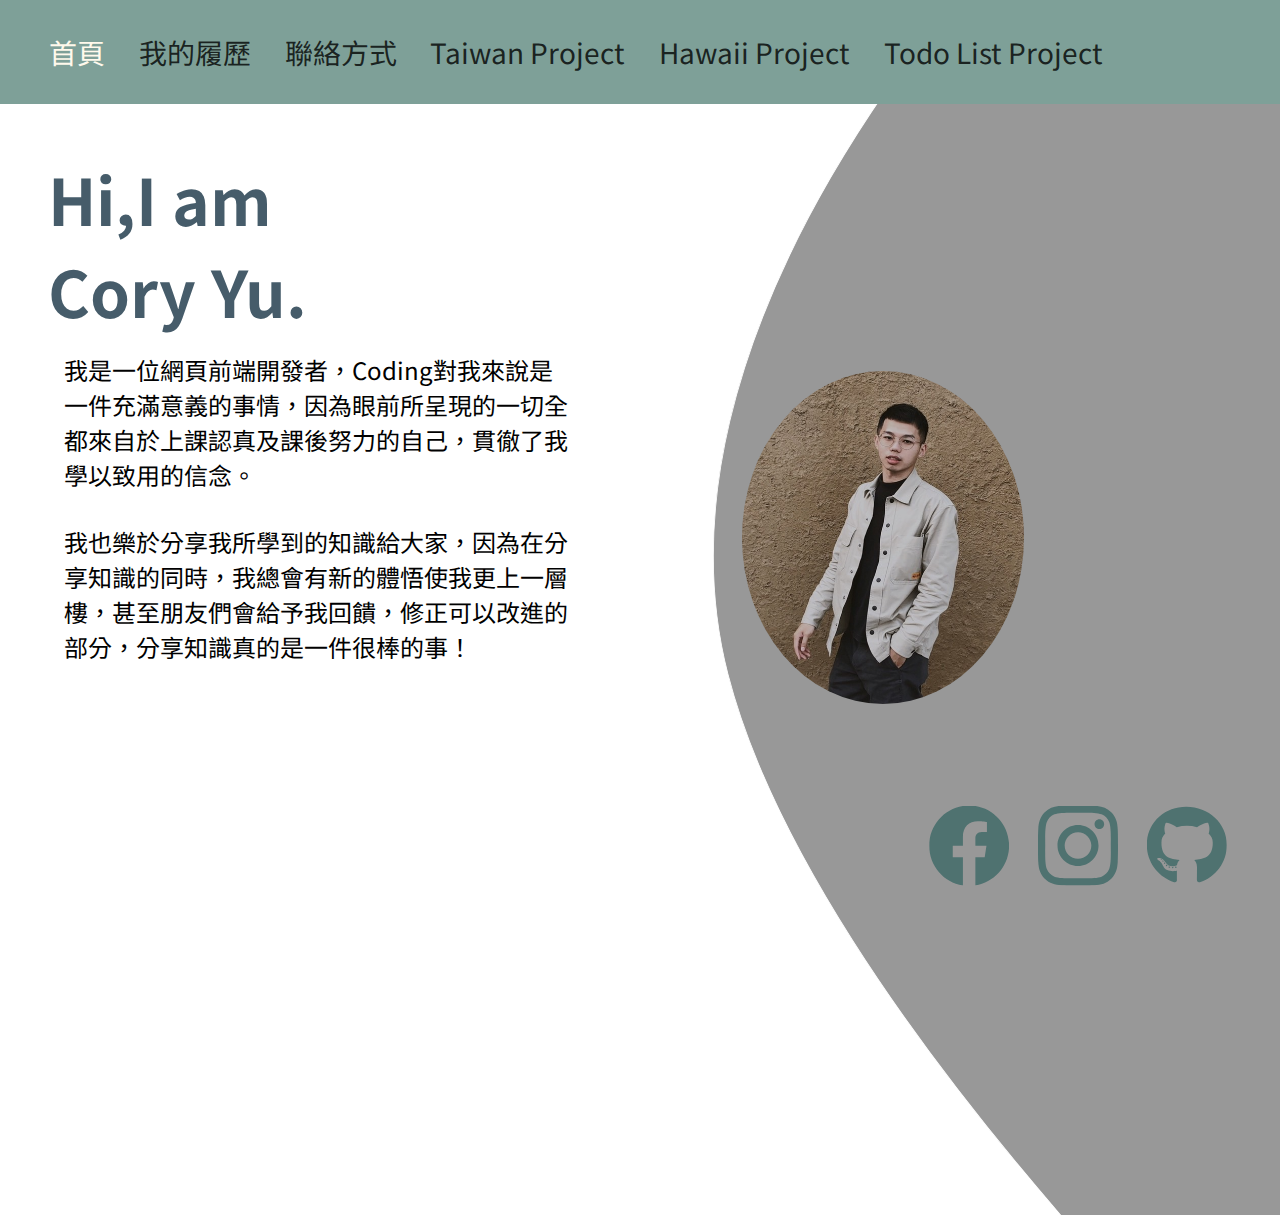
==== commit 5d3da0e9: "debug footer and resume content" ====
--- a/index.html
+++ b/index.html
@@ -7,7 +7,7 @@
     <meta name="robots" content="index,follow" />
     <meta name="description" content="這是Cory Yu的個人網站。" />
     <meta http-equiv="X-UA-Compatible" content="IE=edge" />
-    <title>首頁 | Cory 網頁前端工程師</title>
+    <title>首頁 | Cory Yu 網頁前端工程師</title>
     <link rel="preconnect" href="https://fonts.googleapis.com" />
     <link rel="preconnect" href="https://fonts.gstatic.com" crossorigin />
     <link
@@ -16,7 +16,7 @@
     />
     <link rel="stylesheet" href="./styles/style.css" />
   </head>
-  <body>
+  <body class="index">
     <!--orange background-->
     <img class="orange" src="./ICONS/OrangeBackground.svg" alt="" />
     <!--header and navbar-->
--- a/styles/style.css
+++ b/styles/style.css
@@ -7,22 +7,31 @@
   font-family: "Noto Sans TC", sans-serif;
 }
 
+body.index {
+  height: 100%;
+  width: 100%;
+  overflow: hidden;
+}
+
 body {
   position: relative;
 }
 
 .orange {
-  position: absolute;
+  height: 150vh;
+  width: 55vw;
   top: -15vh;
   right: -5vw;
+  position: absolute;
   z-index: -1;
-  width: 55vw;
-  height: 150vh;
+  -webkit-filter: grayscale(1);
+          filter: grayscale(1);
 }
 
 header nav {
+  height: 15%;
   width: 100%;
-  background-color: #ffd2b8;
+  background-color: #7ea098;
 }
 
 header nav ul {
@@ -41,13 +50,15 @@
 }
 
 header nav ul li a {
-  color: black;
+  color: rgba(0, 0, 0, 0.8);
   text-decoration: none;
 }
 
 header nav ul li :hover {
-  color: #e08958;
-  border-bottom: 3px solid #e08958;
+  color: #fff9ec;
+  margin: 0rem 1rem;
+  -webkit-transition: all 0.8s ease;
+  transition: all 0.8s ease;
 }
 
 main {
@@ -65,7 +76,7 @@
 
 main section.left h1 {
   font-size: 4rem;
-  color: #e08958;
+  color: #2f4858e3;
 }
 
 main section.left p {
@@ -93,8 +104,8 @@
 
 main section.table {
   -webkit-box-flex: 3;
-      -ms-flex: 3 1 500px;
-          flex: 3 1 500px;
+      -ms-flex: 3 1 700px;
+          flex: 3 1 700px;
   padding: 2rem;
 }
 
@@ -114,8 +125,14 @@
   padding: 1rem;
 }
 
+main section.table table tr td a:hover {
+  margin-left: 1rem;
+  -webkit-transition: all 1s ease;
+  transition: all 1s ease;
+}
+
 main section.table table tr:hover {
-  background-color: #ffd2b8;
+  background-color: #eedebb;
 }
 
 main section.picture {
@@ -123,20 +140,22 @@
       -ms-flex: 1 1 600px;
           flex: 1 1 600px;
   position: relative;
-  margin-top: 20px;
+  margin: 2.2rem;
+  padding-left: 2rem;
 }
 
 main section.picture img {
-  width: 30vw;
+  height: 80vh;
+  width: 29vw;
 }
 
 main section.picture div.orangeRect {
-  width: 30vw;
-  height: 90vh;
-  background-color: #e08958;
+  height: 80vh;
+  width: 29vw;
+  background-color: #baaa87;
   position: absolute;
-  top: 25px;
-  left: 85px;
+  top: 35px;
+  left: 90px;
   z-index: -1;
 }
 
@@ -176,7 +195,7 @@
 main section.form form div input,
 main section.form form div textarea {
   width: 80%;
-  background-color: #f5ab81;
+  background-color: #d2c4a4;
   color: white;
   font-size: 1.25rem;
   padding: 0.5rem 0.25rem;
@@ -192,7 +211,7 @@
   -ms-flex-item-align: center;
       -ms-grid-row-align: center;
       align-self: center;
-  background-color: #e08958;
+  background-color: #9a8f77;
   color: white;
   border: none;
   cursor: pointer;
@@ -230,38 +249,44 @@
   border-bottom: 2px solid;
 }
 
-footer.index, footer.resume {
-  opacity: 0.6;
-  position: fixed;
-  bottom: 0;
-  -webkit-transform: scale(0.8);
-          transform: scale(0.8);
-}
-
-footer.index a, footer.resume a {
-  padding: 1rem;
-}
-
+footer.index,
+footer.resume,
 footer.contact {
-  opacity: 0.6;
+  opacity: 0.5;
   position: fixed;
   bottom: 0;
   right: 0;
+  -webkit-filter: brightness(0.5);
+          filter: brightness(0.5);
   -webkit-transform: scale(0.8);
           transform: scale(0.8);
 }
 
+footer.index a,
+footer.resume a,
 footer.contact a {
   padding: 1rem;
 }
 
+footer.index a:hover,
+footer.resume a:hover,
+footer.contact a:hover {
+  -webkit-filter: brightness(1.2);
+          filter: brightness(1.2);
+  margin: 0rem 1rem;
+  -webkit-transition: all 0.8s ease;
+  transition: all 0.8s ease;
+}
+
 .active {
-  color: #e08958;
-  border-bottom: 3px solid #e08958;
+  color: #fff9ec;
 }
 
 @media screen and (max-width: 1100px) {
   /*section.left&right 500px + 600px = 1100px*/
+  body.index {
+    overflow: visible;
+  }
   .orange {
     display: none;
   }
@@ -297,7 +322,7 @@
     -webkit-transform: none;
             transform: none;
     width: 50vw;
-    height: 62vw;
+    height: 65vw;
   }
   main section.picture {
     display: -webkit-box;
@@ -311,6 +336,7 @@
             align-items: center;
   }
   main section.picture img {
+    height: 40vh;
     width: 60vw;
   }
   main section.picture div.orangeRect {
@@ -346,7 +372,9 @@
   main section.contact div.contact h2 {
     border-bottom: 2px solid;
   }
-  footer {
+  footer.index,
+  footer.resume,
+  footer.contact {
     opacity: 1;
     position: static;
     -webkit-transform: scale(0.75);
@@ -358,33 +386,13 @@
         -ms-flex-pack: center;
             justify-content: center;
   }
-  footer a {
+  footer.index a,
+  footer.resume a,
+  footer.contact a {
     padding: 0rem;
   }
   .active {
-    border: none;
-  }
-}
-
-@-webkit-keyframes scaleUp {
-  form {
-    -webkit-transform: scale(0);
-            transform: scale(0);
-  }
-  to {
-    -webkit-transform: scale(1);
-            transform: scale(1);
-  }
-}
-
-@keyframes scaleUp {
-  form {
-    -webkit-transform: scale(0);
-            transform: scale(0);
-  }
-  to {
-    -webkit-transform: scale(1);
-            transform: scale(1);
+    border-bottom: none;
   }
 }
 /*# sourceMappingURL=style.css.map */